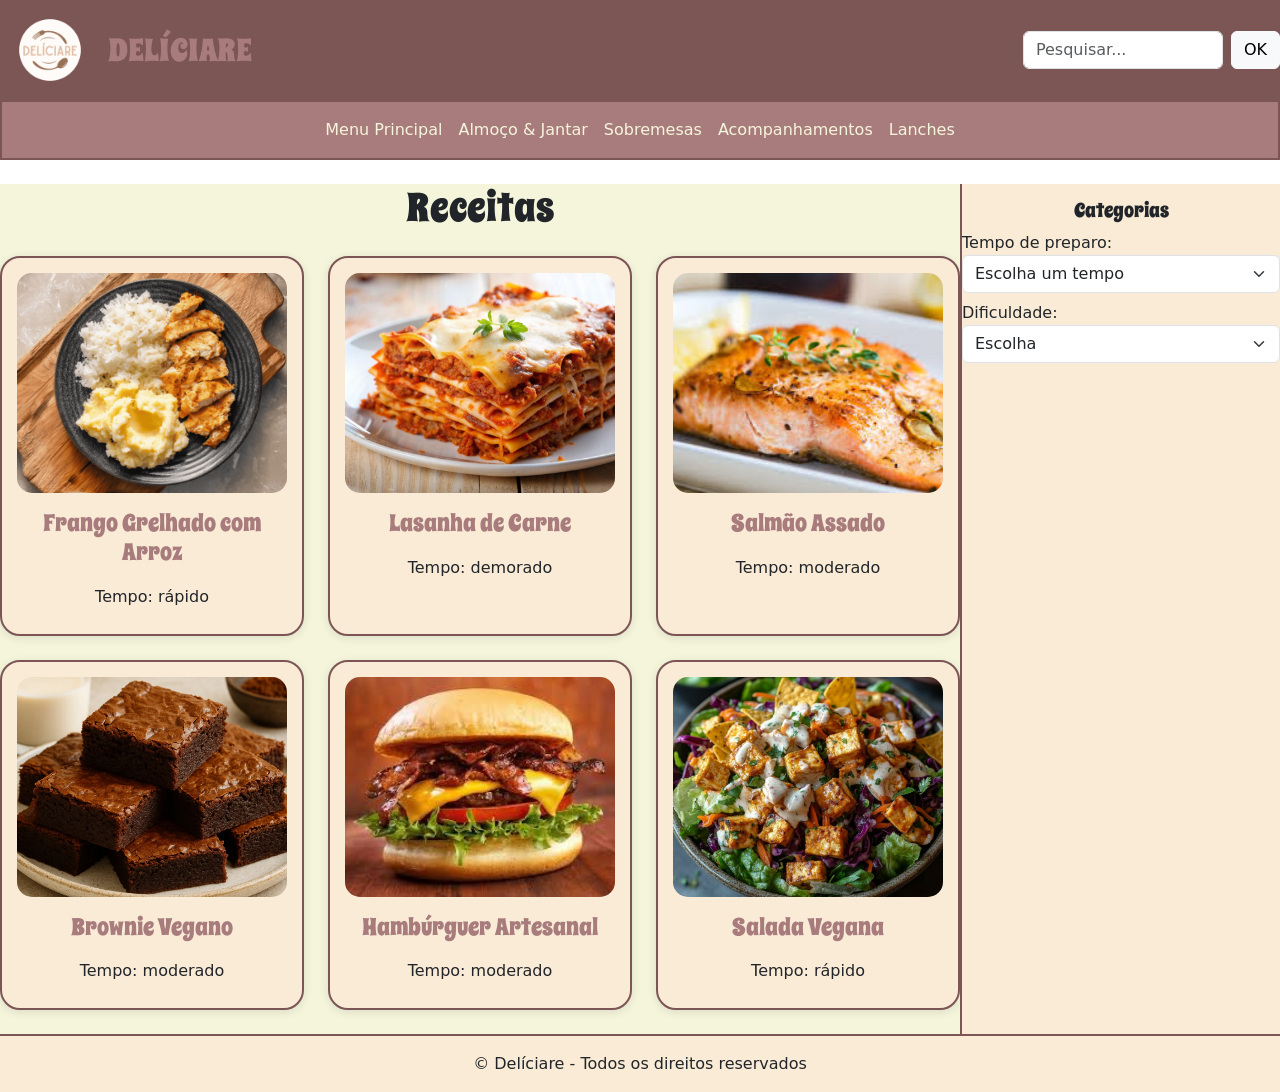
==== public/index.html @ 3c021c4d "Copiando semana 11 e correção dos erros" ====
<!DOCTYPE html>
<html lang="pt-BR">
<head>
    <meta charset="UTF-8">
    <meta name="viewport" content="width=device-width, initial-scale=1.0">
    <title>Delíciare</title>

    <link rel="stylesheet" href="style.css">

    <link href="https://cdn.jsdelivr.net/npm/bootstrap@5.3.8/dist/css/bootstrap.min.css" rel="stylesheet">

    <link href="https://fonts.googleapis.com/css2?family=Spicy+Rice&display=swap" rel="stylesheet">
</head>

<body>

<header>

    <div class="container-fluid d-flex flex-wrap align-items-center justify-content-between">

        <div class="d-flex align-items-center gap-2">
            <img src="logo.png" class="logo" alt="Logotipo">
            <span class="Nome">DELÍCIARE</span>
        </div>

        <div class="d-flex caixa-de-pesquisa gap-2">
            <input type="text" class="form-control" placeholder="Pesquisar...">
            <button class="btn btn-light">OK</button>
        </div>

    </div>

    <nav class="navbar navbar-expand-lg caixa-menuprincipal">
        <div class="container-fluid">

            <button class="navbar-toggler" type="button" data-bs-toggle="collapse" data-bs-target="#menu">
                ☰
            </button>

            <div class="collapse navbar-collapse justify-content-center" id="menu">

                <ul class="navbar-nav">

                    <li class="nav-item">
                        <a class="nav-link" href="index.html">Menu Principal</a>
                    </li>

                    <li class="nav-item">
                        <a class="nav-link" href="#">Almoço & Jantar</a>
                    </li>

                    <li class="nav-item">
                        <a class="nav-link" href="#">Sobremesas</a>
                    </li>

                    <li class="nav-item">
                        <a class="nav-link" href="#">Acompanhamentos</a>
                    </li>

                    <li class="nav-item">
                        <a class="nav-link" href="#">Lanches</a>
                    </li>

                </ul>

            </div>

        </div>
    </nav>

</header>

<div class="container-fluid mt-4">

<div class="row g-0">

        <main class="col-lg-9 col-12">

            <h1 class="mb-4">Receitas</h1>

            <div class="row" id="cards"></div>

        </main>

        <aside class="col-lg-3 col-12 mt-3 mt-lg-0">

            <div class="caixa-categoria">

                <h5>Categorias</h5>

                <label>Tempo de preparo:</label>

                <select class="form-select mb-2">
                    <option>Escolha um tempo</option>
                    <option>Rápido</option>
                    <option>Moderado</option>
                    <option>Demorado</option>
                </select>

                <label>Dificuldade:</label>

                <select class="form-select mb-2">
                    <option>Escolha</option>
                    <option>Baixa</option>
                    <option>Média</option>
                    <option>Alta</option>
                </select>

            </div>

        </aside>

    </div>

</div>

<footer class="text-center p-3">
    <p class="rodape">© Delíciare - Todos os direitos reservados</p>
</footer>

<script src="https://cdn.jsdelivr.net/npm/bootstrap@5.3.8/dist/js/bootstrap.bundle.min.js"></script>

<script src="app.js"></script>

</body>
</html>
---- public/style.css ----
/* style.css */

* {
    margin: 0;
    padding: 0;
    box-sizing: border-box;
}

html, body {
    height: 100%;
}

body {
    background-color: beige;
    margin: 0 !important;
    padding: 0 !important;
}

/* HEADER */

header {
    background-color: #7c5555;
}

.logo {
    height: 100px;
    width: auto;
}

.Nome {
    font-family: "Spicy Rice", serif;
    font-size: 2rem;
    color: rgb(168, 124, 124);
}

.caixa-de-pesquisa {
    background-color: #7c5555;
    display: flex;
    gap: 10px;
}

.caixa-de-pesquisa input {
    max-width: 200px;
}

.caixa-menuprincipal {
    background-color: rgb(168, 124, 124);
    border: 2px solid #7c5555;
}

.nav-link {
    text-decoration: none;
    color: beige !important;
    background-color: #7c5555;
    padding: 8px 15px;
    border-radius: 20px;
    transition: 0.3s;
}

.nav-link:hover {
    background-color: black;
}

/* CONTEÚDO */

.container-fluid {
    min-height: auto !important;
}

.row {
    align-items: stretch;
}

main {
    background-color: beige;
    padding: 0;
}

/* CARD */

.card-receita {
    text-decoration: none;
    color: inherit;

    display: block;
    height: 100%;
}

.receita {
    background-color: antiquewhite;

    border-radius: 20px;
    border: 2px solid #7c5555;

    text-align: center;

    padding: 15px;

    height: 100%;

    transition: 0.3s;

    box-shadow: 0 2px 10px rgba(0,0,0,0.1);
}

.receita:hover {
    transform: scale(1.03);
}

/* IMAGENS */

.img-receita {
    width: 100%;

    height: 220px;

    object-fit: cover;

    border-radius: 15px;
}

/* TEXTOS */

.subtitulo {
    font-family: "Spicy Rice", serif;

    color: rgb(168, 124, 124);

    margin-top: 15px;
}

.Texto {
    padding: 10px;
}

/* ASIDE */

aside {
    background-color: antiquewhite;

    padding: 15px;

    border-left: 2px solid #7c5555;

    display: flex;
}

.caixa-categoria {
    width: 100%;
}

/* TÍTULOS */

h1 {
    text-align: center;

    font-family: "Spicy Rice", serif;

    color: rgb(168, 124, 124);

    margin-bottom: 20px;
}

h5 {
    text-align: center;

    font-family: "Spicy Rice", serif;

    color: rgb(168, 124, 124);

    margin-bottom: 10px;
}

/* SELECT */

select {
    width: 100%;

    margin-bottom: 10px;

    padding: 5px;

    border-radius: 10px;

    background-color: #7c5555;

    color: beige;
}

/* FOOTER */

footer {
    background-color: antiquewhite;

    text-align: center;

    border-top: 2px solid #7c5555;

    margin: 0;
}
p{
    margin-bottom: 0 !important;
}
.container-fluid{
    padding: 0 !important;
    margin: 0 !important;
}
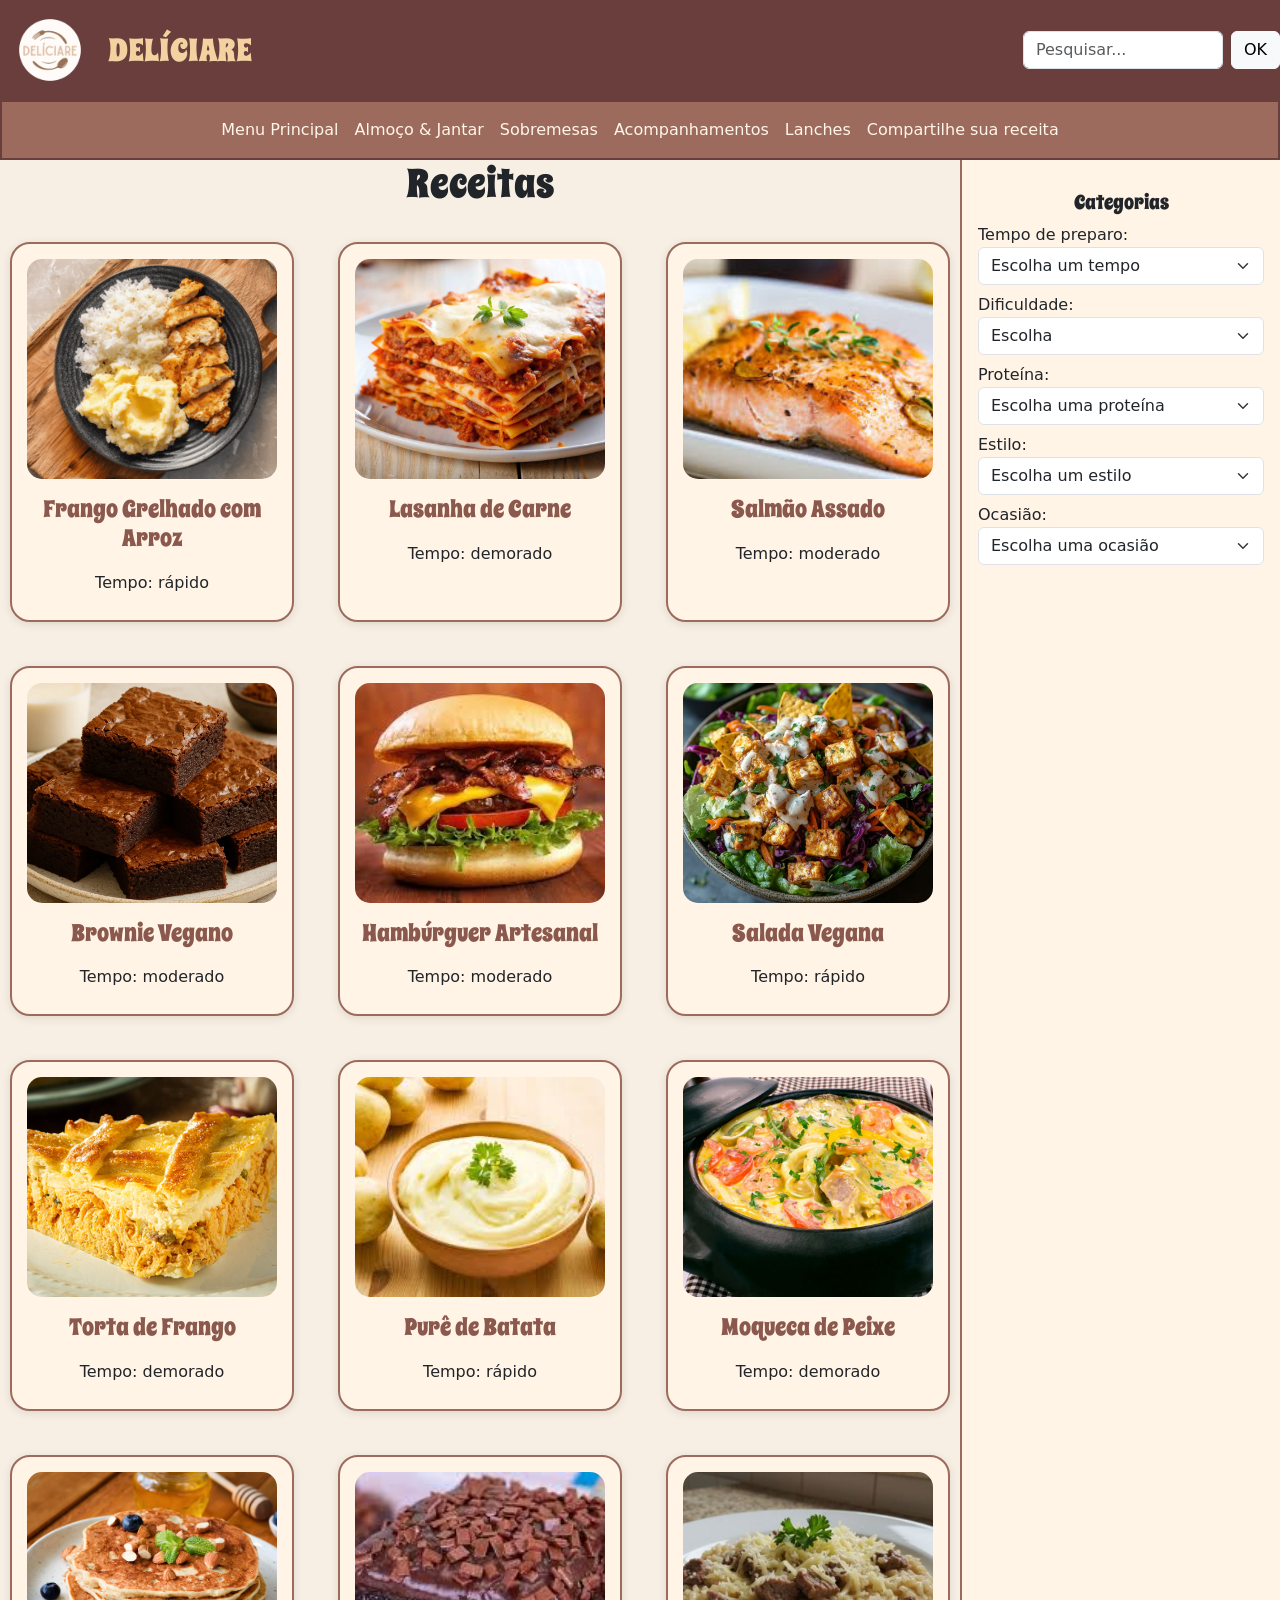
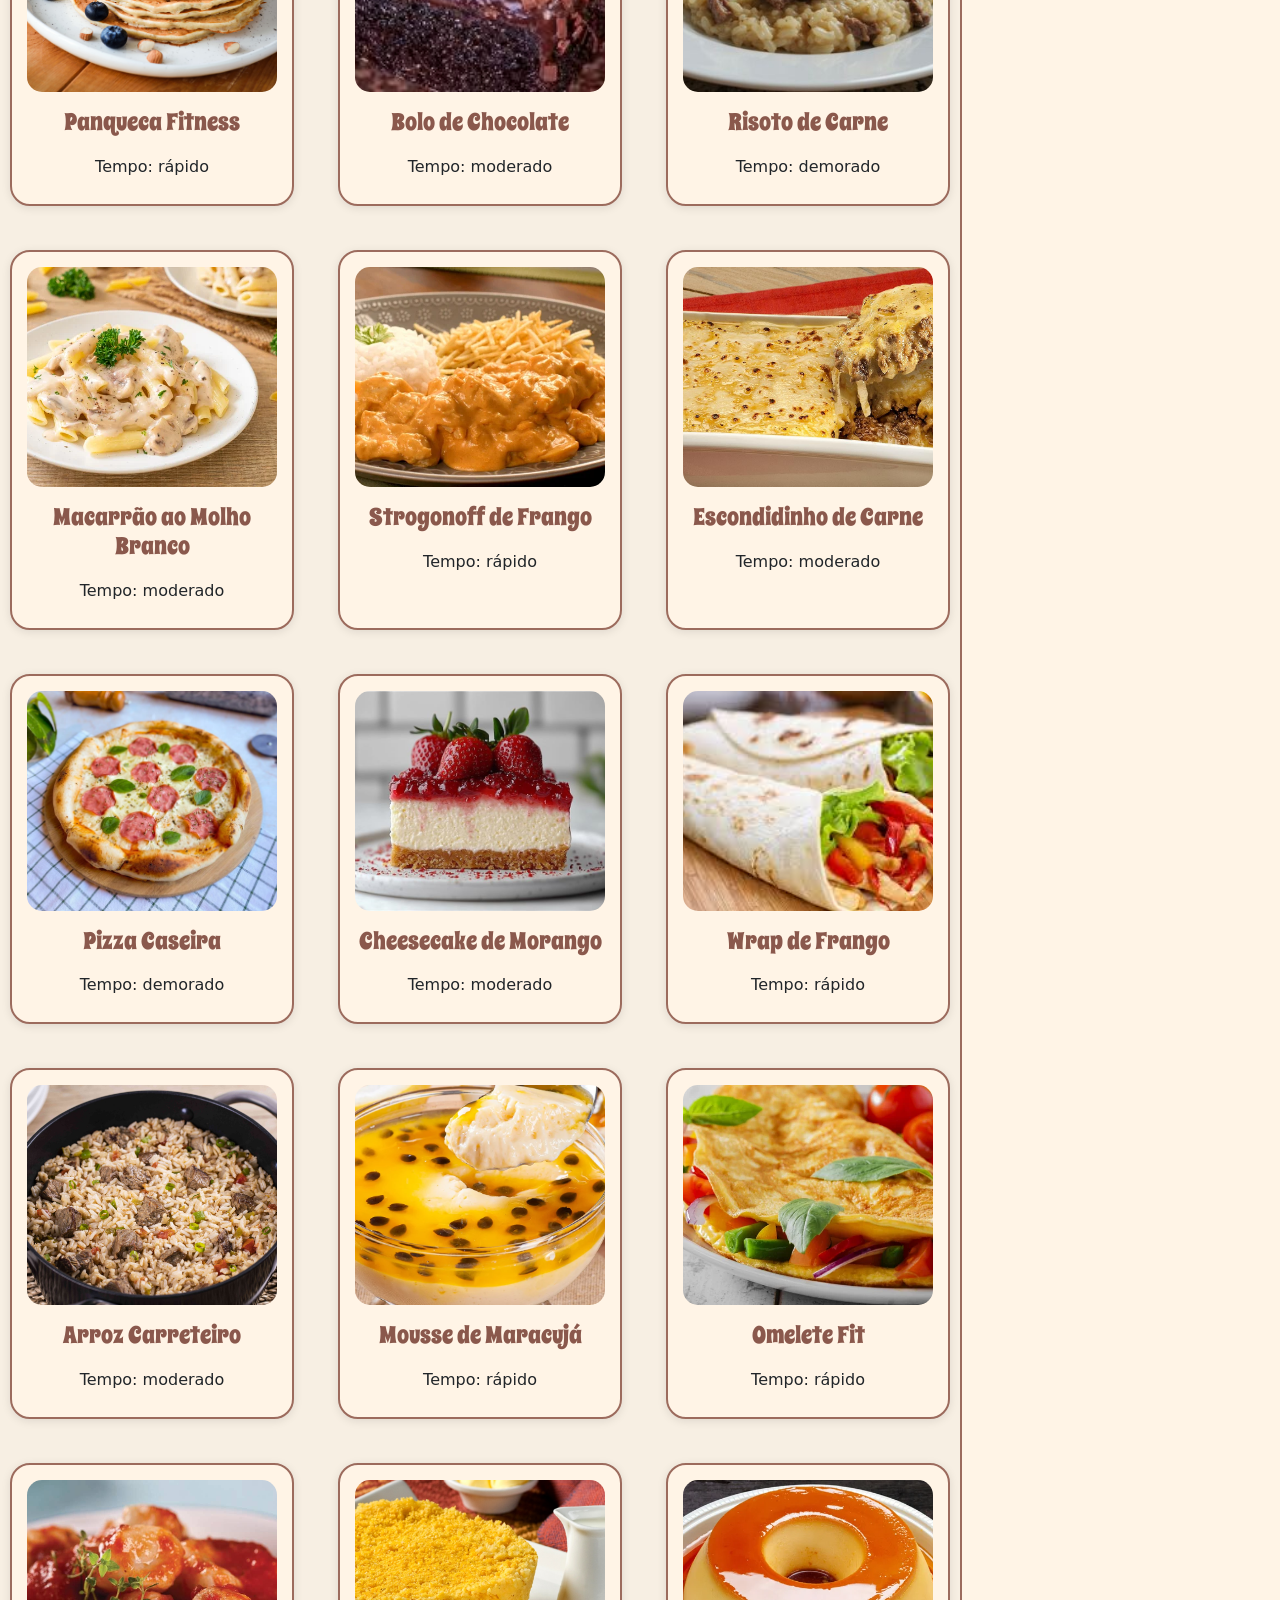
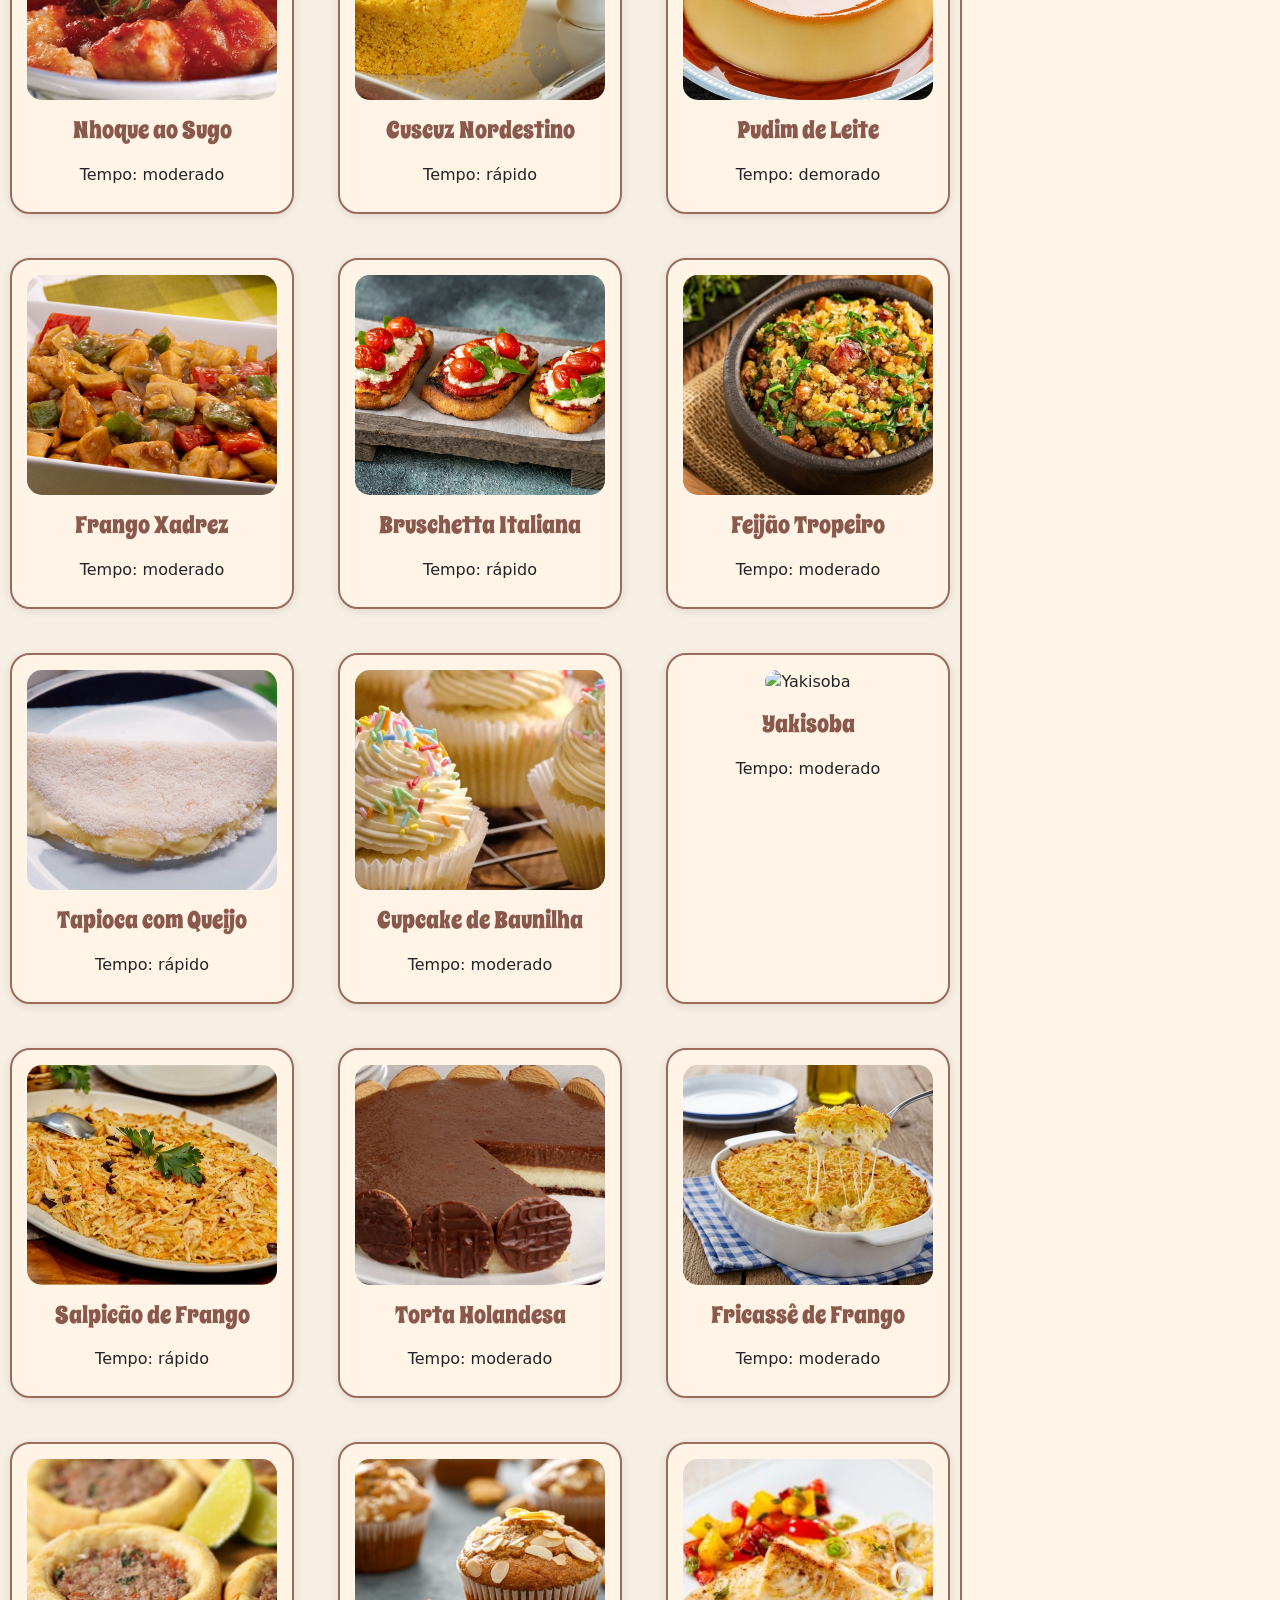
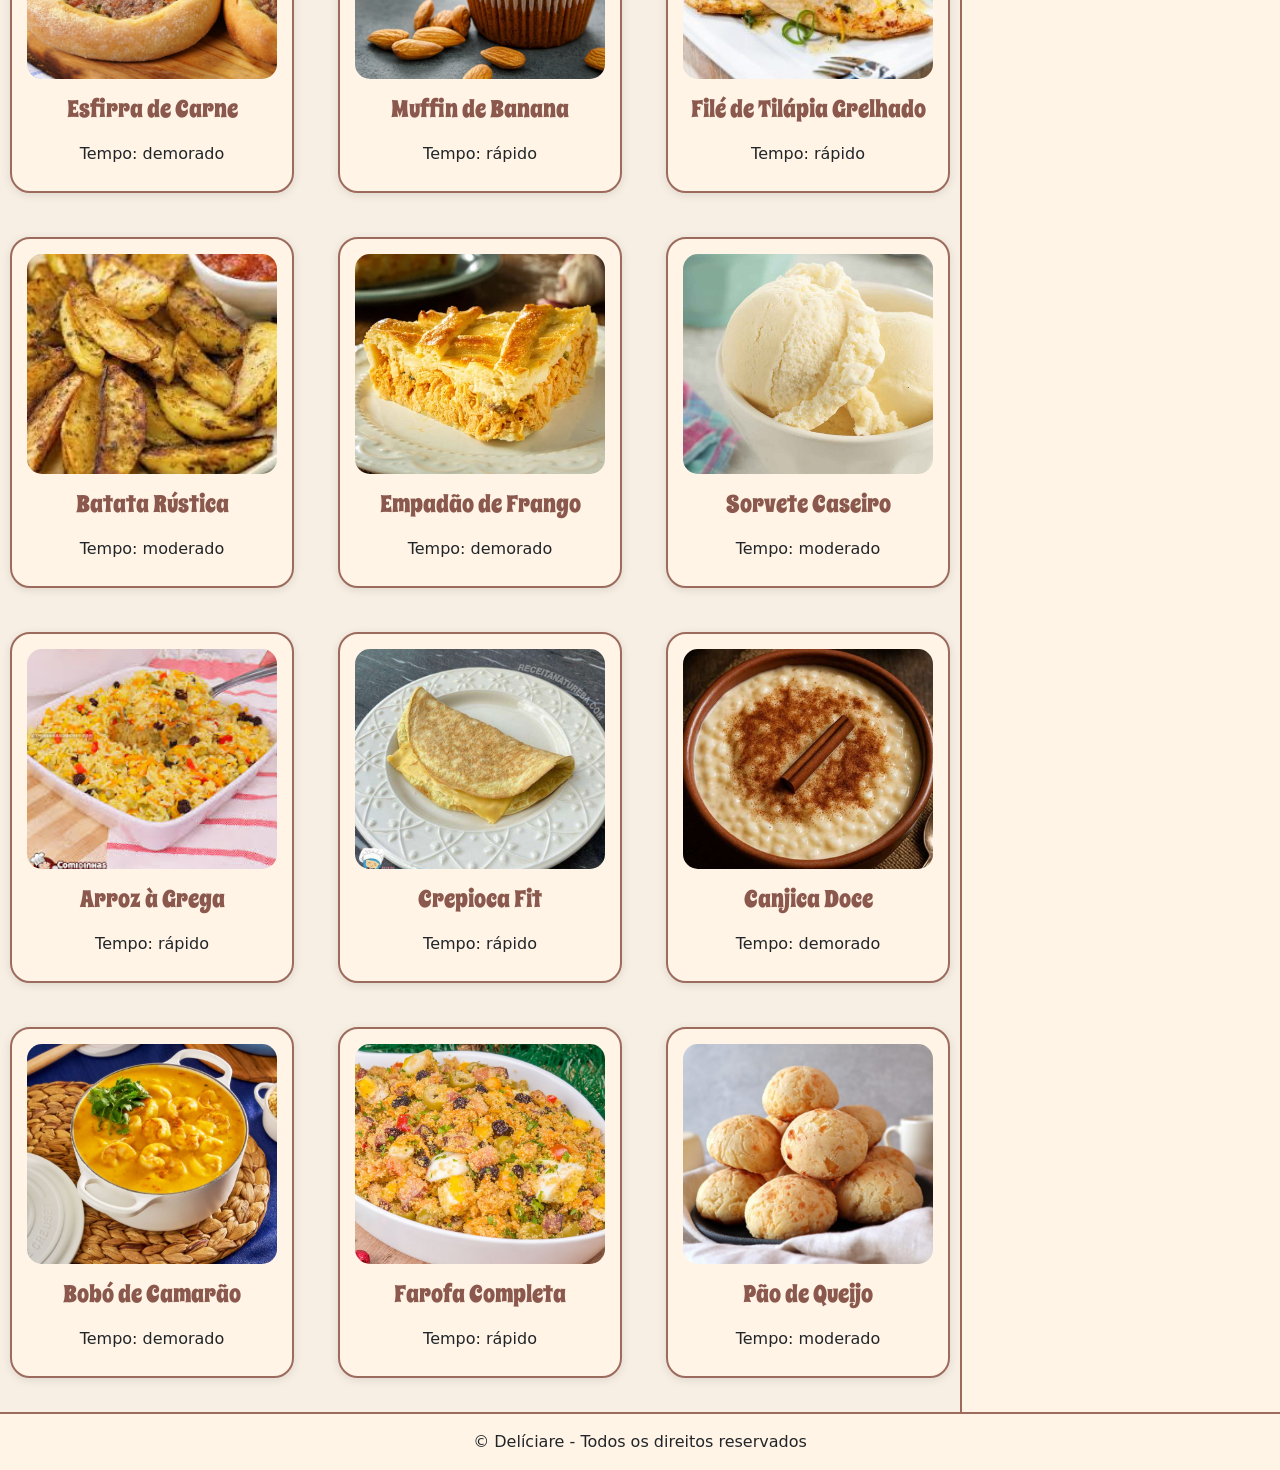
==== commit b4fdd650: "Termino das páginas e correção do css" ====
--- a/public/index.html
+++ b/public/index.html
@@ -46,19 +46,23 @@
                     </li>
 
                     <li class="nav-item">
-                        <a class="nav-link" href="#">Almoço & Jantar</a>
+                        <a class="nav-link" href="almoco-jantar.html">Almoço & Jantar</a>
                     </li>
 
                     <li class="nav-item">
-                        <a class="nav-link" href="#">Sobremesas</a>
+                        <a class="nav-link" href="sobremesas.html">Sobremesas</a>
                     </li>
 
                     <li class="nav-item">
-                        <a class="nav-link" href="#">Acompanhamentos</a>
+                        <a class="nav-link" href="acompanhamentos.html">Acompanhamentos</a>
                     </li>
 
                     <li class="nav-item">
-                        <a class="nav-link" href="#">Lanches</a>
+                        <a class="nav-link" href="lanches.html">Lanches</a>
+                    </li>
+
+                    <li class="nav-item">
+                        <a class="nav-link" href="compartilhe_sua_receita.html">Compartilhe sua receita</a>
                     </li>
 
                 </ul>
@@ -70,7 +74,7 @@
 
 </header>
 
-<div class="container-fluid mt-4">
+<div class="container-fluid">
 
 <div class="row g-0">
 
@@ -82,28 +86,96 @@
 
         </main>
 
-        <aside class="col-lg-3 col-12 mt-3 mt-lg-0">
+        <aside class="col-lg-3 col-12">
 
-            <div class="caixa-categoria">
+            <div class="caixa-categoria p-3">
 
                 <h5>Categorias</h5>
 
                 <label>Tempo de preparo:</label>
 
                 <select class="form-select mb-2">
+
                     <option>Escolha um tempo</option>
+
                     <option>Rápido</option>
+
                     <option>Moderado</option>
+
                     <option>Demorado</option>
+
                 </select>
 
                 <label>Dificuldade:</label>
 
                 <select class="form-select mb-2">
+
                     <option>Escolha</option>
+
                     <option>Baixa</option>
+
                     <option>Média</option>
+
                     <option>Alta</option>
+
+                </select>
+
+                <label>Proteína:</label>
+
+                <select class="form-select mb-2">
+
+                    <option>Escolha uma proteína</option>
+
+                    <option>Vegetariana</option>
+
+                    <option>Frango</option>
+
+                    <option>Carne bovina</option>
+
+                    <option>Carne suína</option>
+
+                    <option>Peixe/frutos do mar</option>
+
+                    <option>Misto</option>
+
+                </select>
+
+                <label>Estilo:</label>
+
+                <select class="form-select mb-2">
+
+                    <option>Escolha um estilo</option>
+
+                    <option>Saudável</option>
+
+                    <option>Fitness</option>
+
+                    <option>Low Carb</option>
+
+                    <option>Vegana</option>
+
+                    <option>Sem lactose</option>
+
+                    <option>Sem glúten</option>
+
+                </select>
+
+                <label>Ocasião:</label>
+
+                <select class="form-select mb-2">
+
+                    <option>Escolha uma ocasião</option>
+
+                    <option>Dia a dia</option>
+
+                    <option>Festa</option>
+
+                    <option>Jantar especial</option>
+
+                    <option>Datas comemorativas</option>
+
+                    <option>Para receber visitas</option>
+
                 </select>
 
             </div>
--- a/public/style.css
+++ b/public/style.css
@@ -11,7 +11,7 @@
 }
 
 body {
-    background-color: beige;
+    background-color: #f7efe3;
     margin: 0 !important;
     padding: 0 !important;
 }
@@ -19,7 +19,7 @@
 /* HEADER */
 
 header {
-    background-color: #7c5555;
+    background-color: #6b3e3e;
 }
 
 .logo {
@@ -30,11 +30,11 @@
 .Nome {
     font-family: "Spicy Rice", serif;
     font-size: 2rem;
-    color: rgb(168, 124, 124);
+    color: #f3d2a2;
 }
 
 .caixa-de-pesquisa {
-    background-color: #7c5555;
+    background-color: #6b3e3e;
     display: flex;
     gap: 10px;
 }
@@ -44,21 +44,21 @@
 }
 
 .caixa-menuprincipal {
-    background-color: rgb(168, 124, 124);
-    border: 2px solid #7c5555;
+    background-color: #9c6b5d;
+    border: 2px solid #6b3e3e;
 }
 
 .nav-link {
     text-decoration: none;
-    color: beige !important;
-    background-color: #7c5555;
+    color: #fff5e8 !important;
+    background-color: #6b3e3e;
     padding: 8px 15px;
     border-radius: 20px;
     transition: 0.3s;
 }
 
 .nav-link:hover {
-    background-color: black;
+    background-color: #3d2323;
 }
 
 /* CONTEÚDO */
@@ -72,7 +72,7 @@
 }
 
 main {
-    background-color: beige;
+    background-color: #f7efe3;
     padding: 0;
 }
 
@@ -81,25 +81,20 @@
 .card-receita {
     text-decoration: none;
     color: inherit;
-
+    justify-content: center;
+    padding: 10px;
     display: block;
     height: 100%;
 }
 
 .receita {
-    background-color: antiquewhite;
-
+    background-color: #fff4e6;
     border-radius: 20px;
-    border: 2px solid #7c5555;
-
+    border: 2px solid #9c6b5d;
     text-align: center;
-
     padding: 15px;
-
     height: 100%;
-
     transition: 0.3s;
-
     box-shadow: 0 2px 10px rgba(0,0,0,0.1);
 }
 
@@ -111,11 +106,8 @@
 
 .img-receita {
     width: 100%;
-
     height: 220px;
-
     object-fit: cover;
-
     border-radius: 15px;
 }
 
@@ -123,9 +115,7 @@
 
 .subtitulo {
     font-family: "Spicy Rice", serif;
-
-    color: rgb(168, 124, 124);
-
+    color: #8a584c;
     margin-top: 15px;
 }
 
@@ -136,12 +126,9 @@
 /* ASIDE */
 
 aside {
-    background-color: antiquewhite;
-
+    background-color: #fff4e6;
     padding: 15px;
-
-    border-left: 2px solid #7c5555;
-
+    border-left: 2px solid #9c6b5d;
     display: flex;
 }
 
@@ -153,21 +140,15 @@
 
 h1 {
     text-align: center;
-
     font-family: "Spicy Rice", serif;
-
-    color: rgb(168, 124, 124);
-
+    color: #8a584c;
     margin-bottom: 20px;
 }
 
 h5 {
     text-align: center;
-
     font-family: "Spicy Rice", serif;
-
-    color: rgb(168, 124, 124);
-
+    color: #8a584c;
     margin-bottom: 10px;
 }
 
@@ -175,33 +156,27 @@
 
 select {
     width: 100%;
-
     margin-bottom: 10px;
-
     padding: 5px;
-
     border-radius: 10px;
-
-    background-color: #7c5555;
-
-    color: beige;
+    background-color: #6b3e3e;
+    color: #fff5e8;
 }
 
 /* FOOTER */
 
 footer {
-    background-color: antiquewhite;
-
+    background-color: #fff4e6;
     text-align: center;
-
-    border-top: 2px solid #7c5555;
-
+    border-top: 2px solid #9c6b5d;
     margin: 0;
 }
-p{
+
+p {
     margin-bottom: 0 !important;
 }
-.container-fluid{
+
+.container-fluid {
     padding: 0 !important;
     margin: 0 !important;
 }
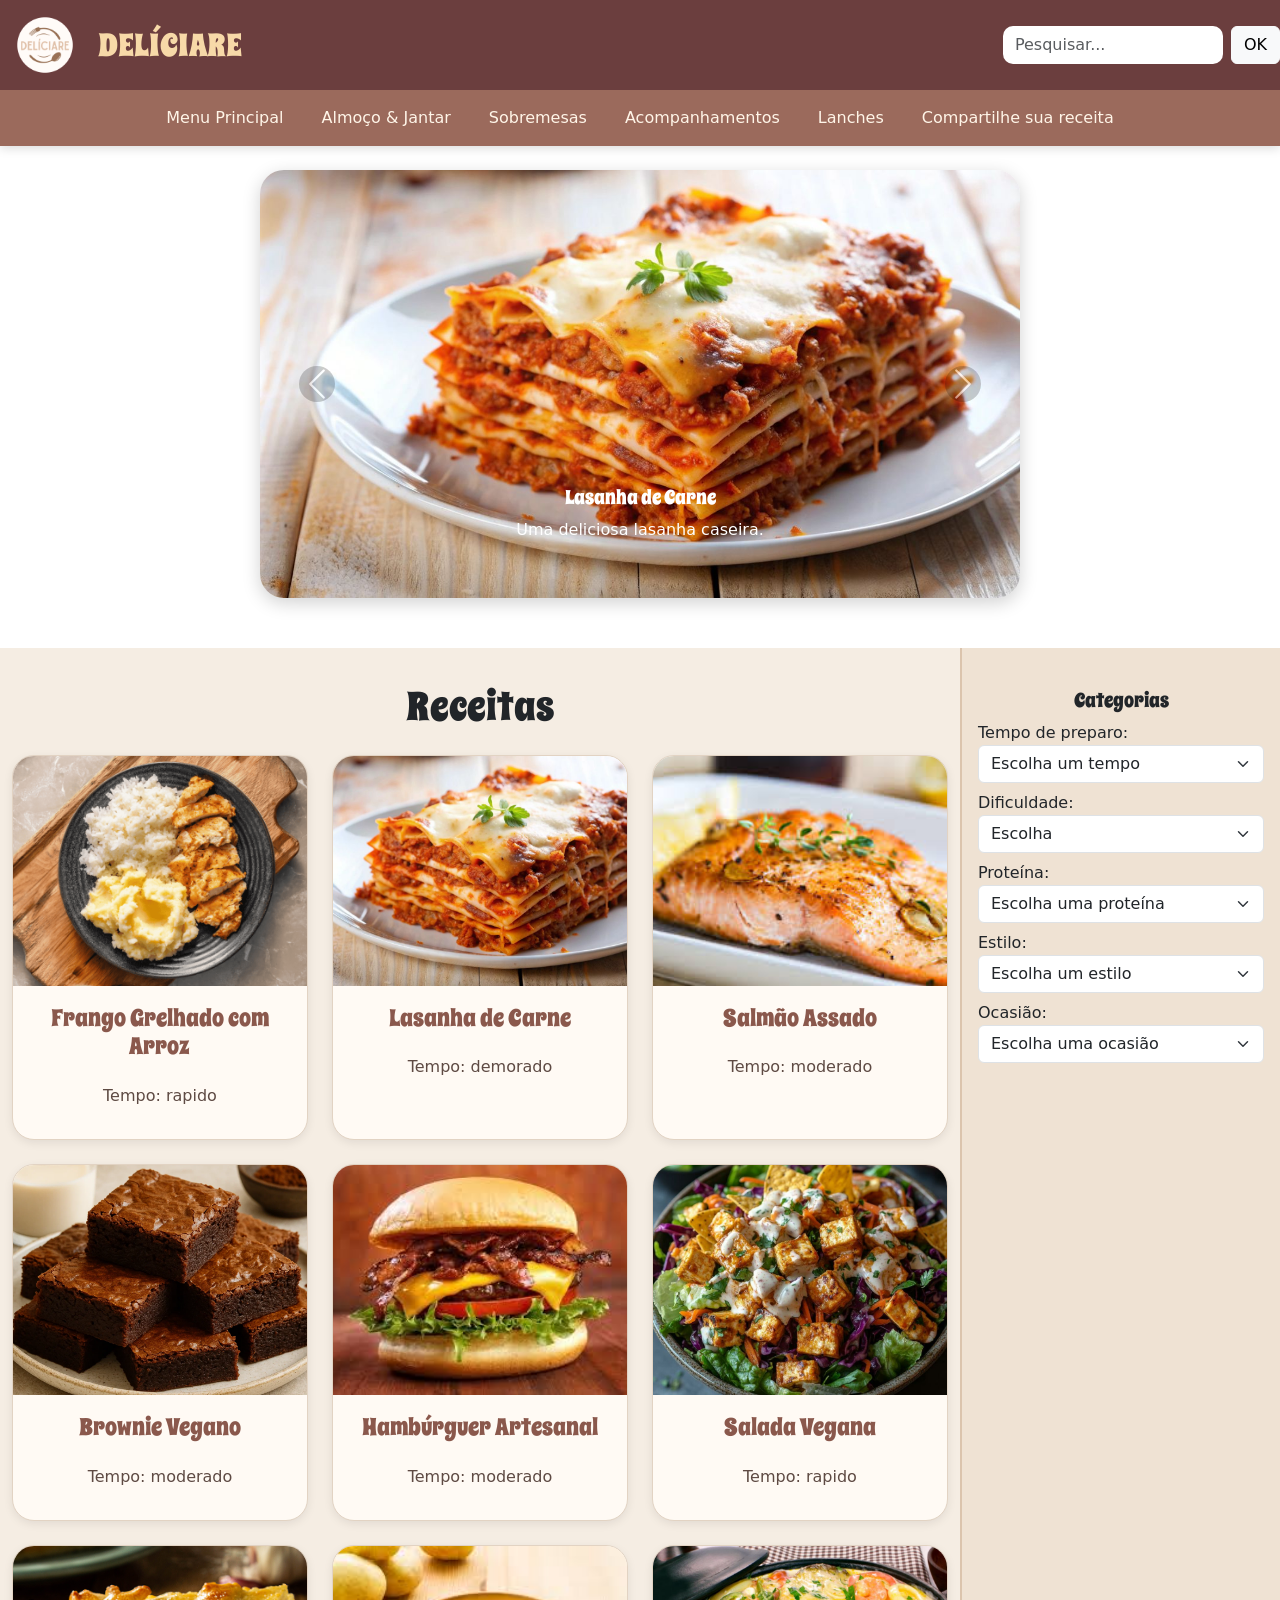
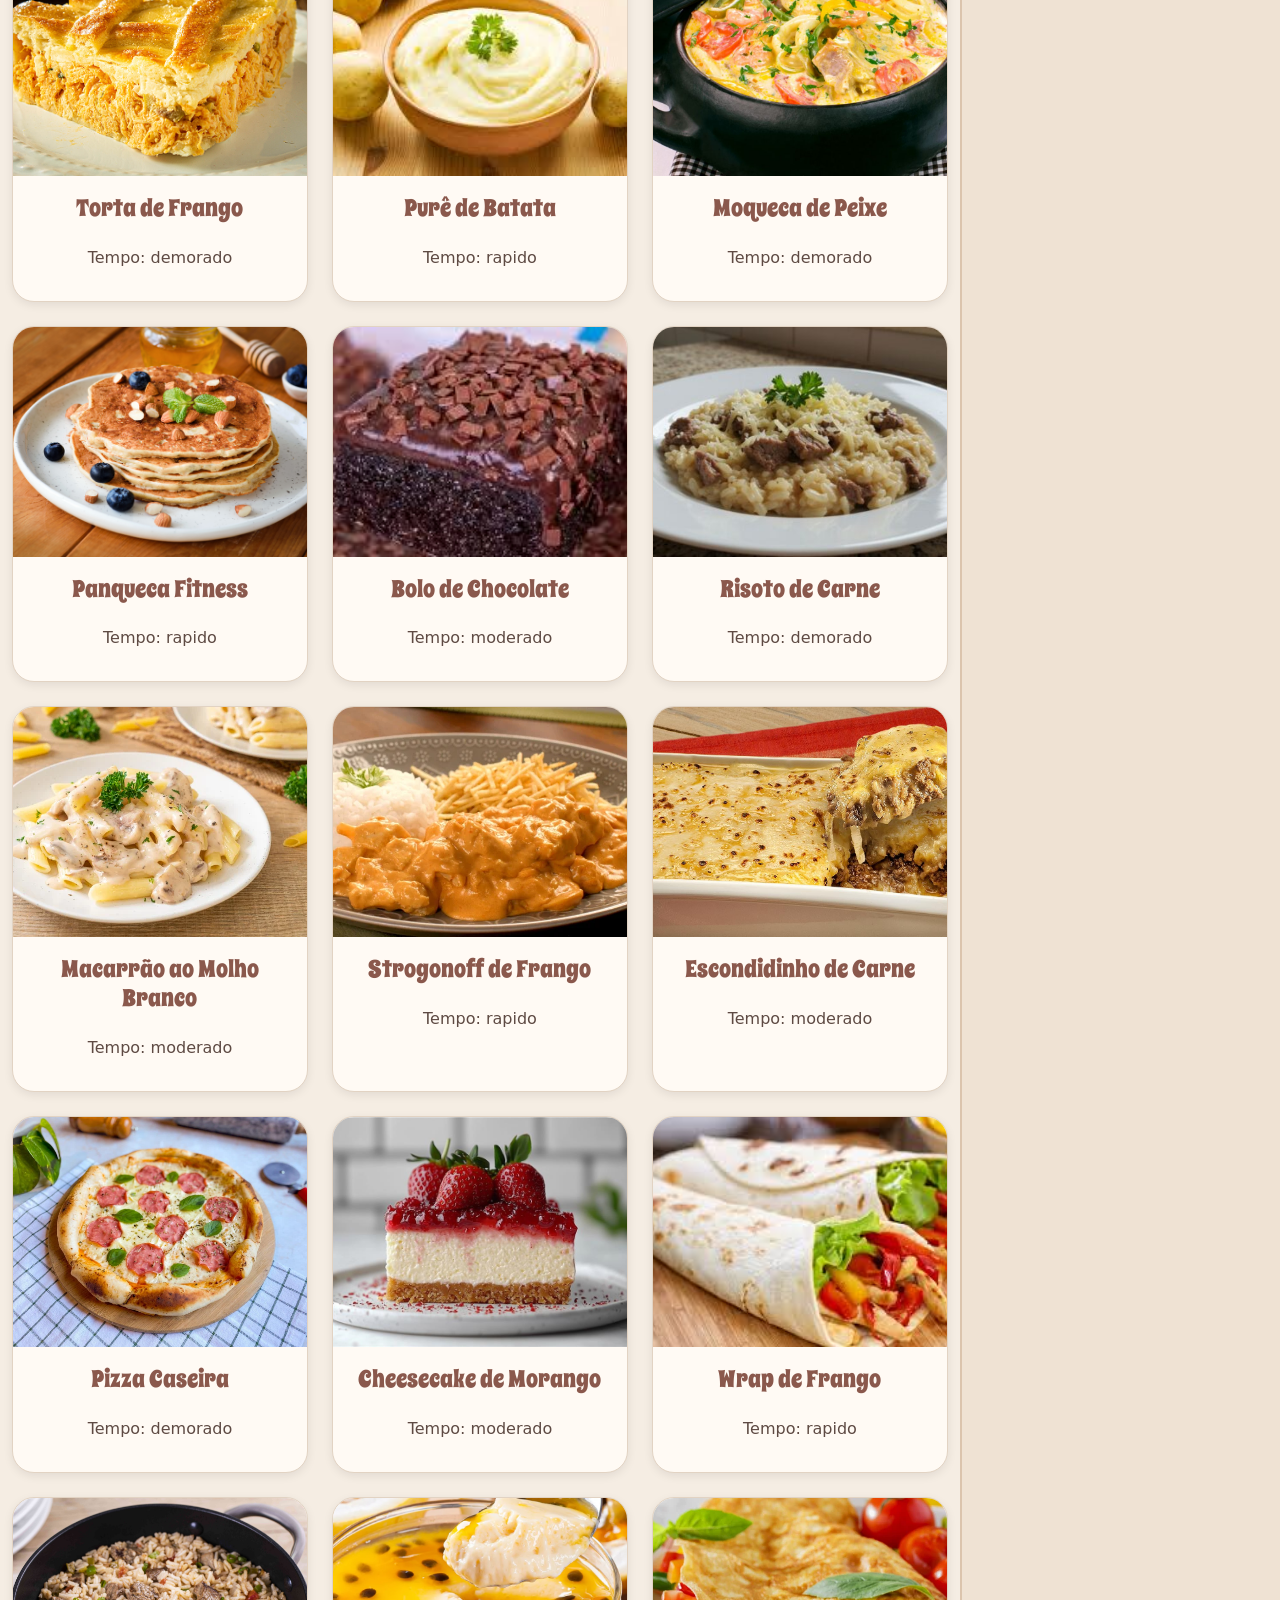
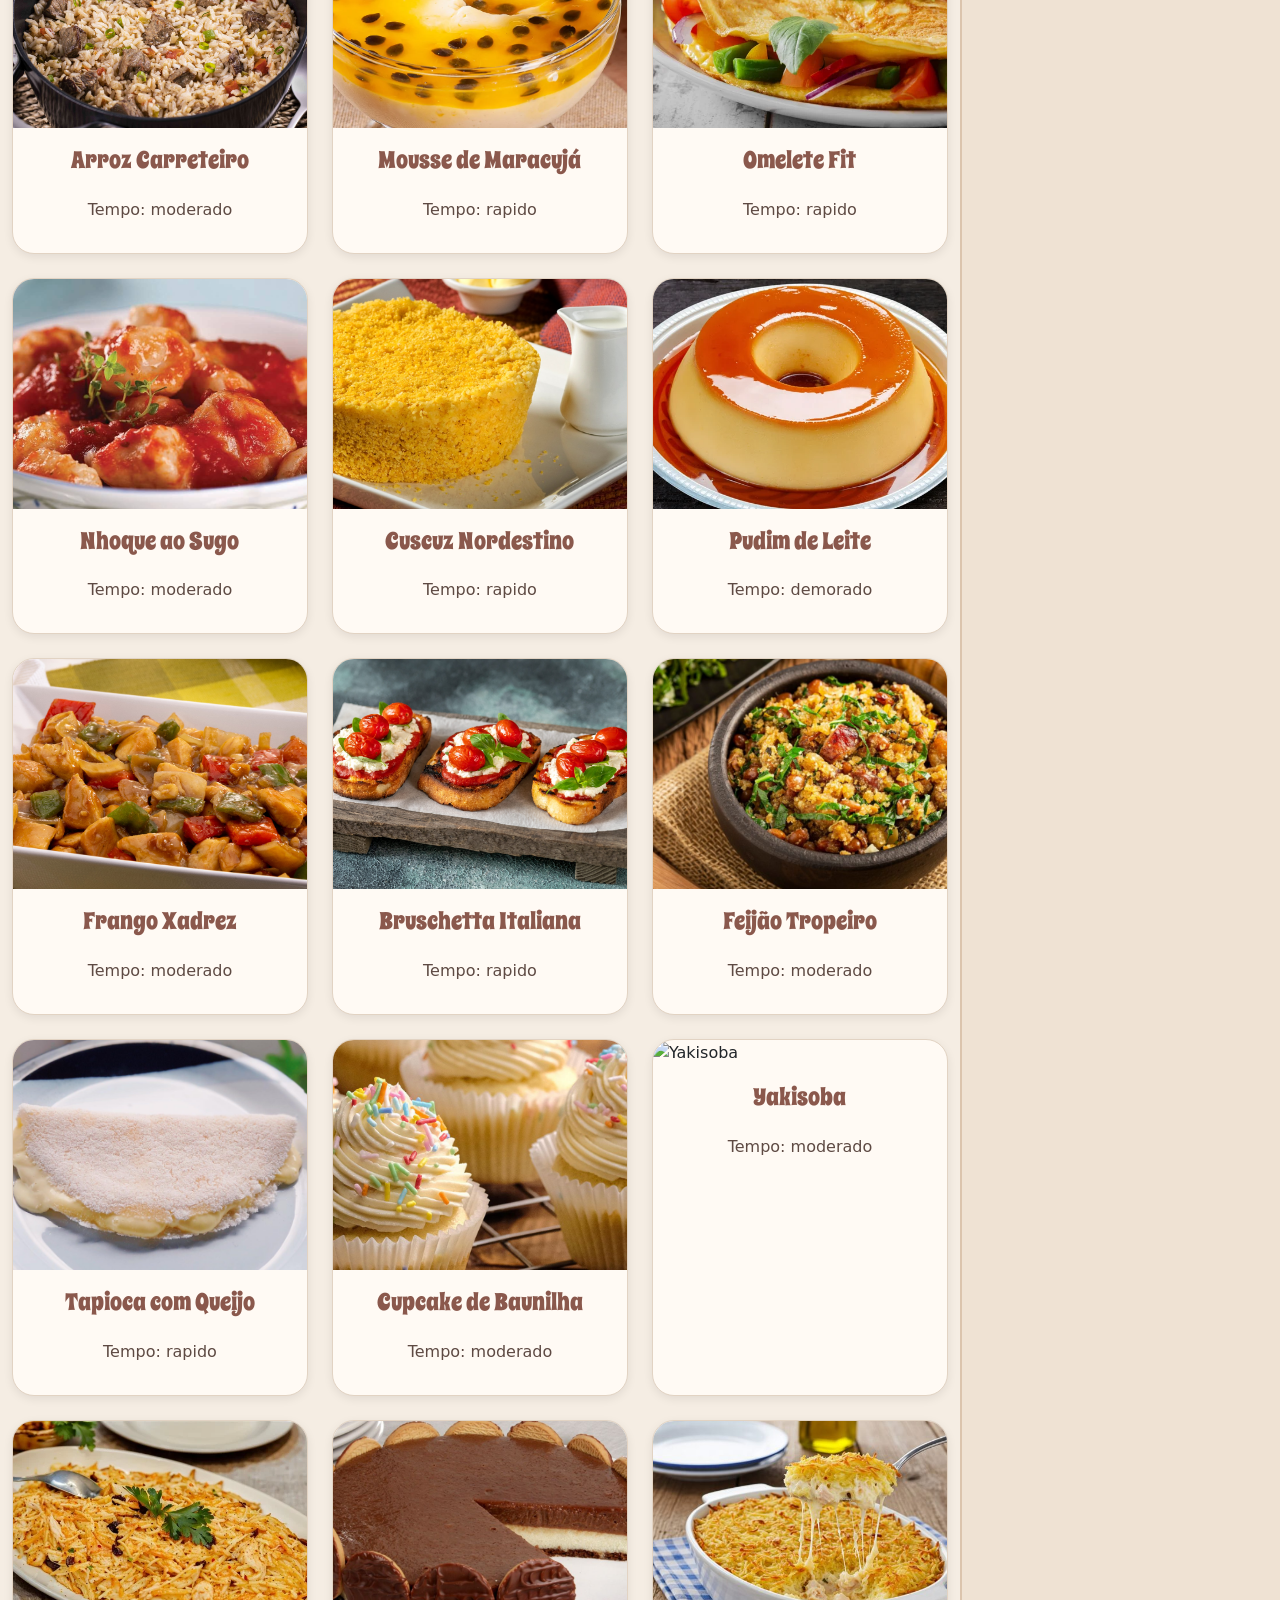
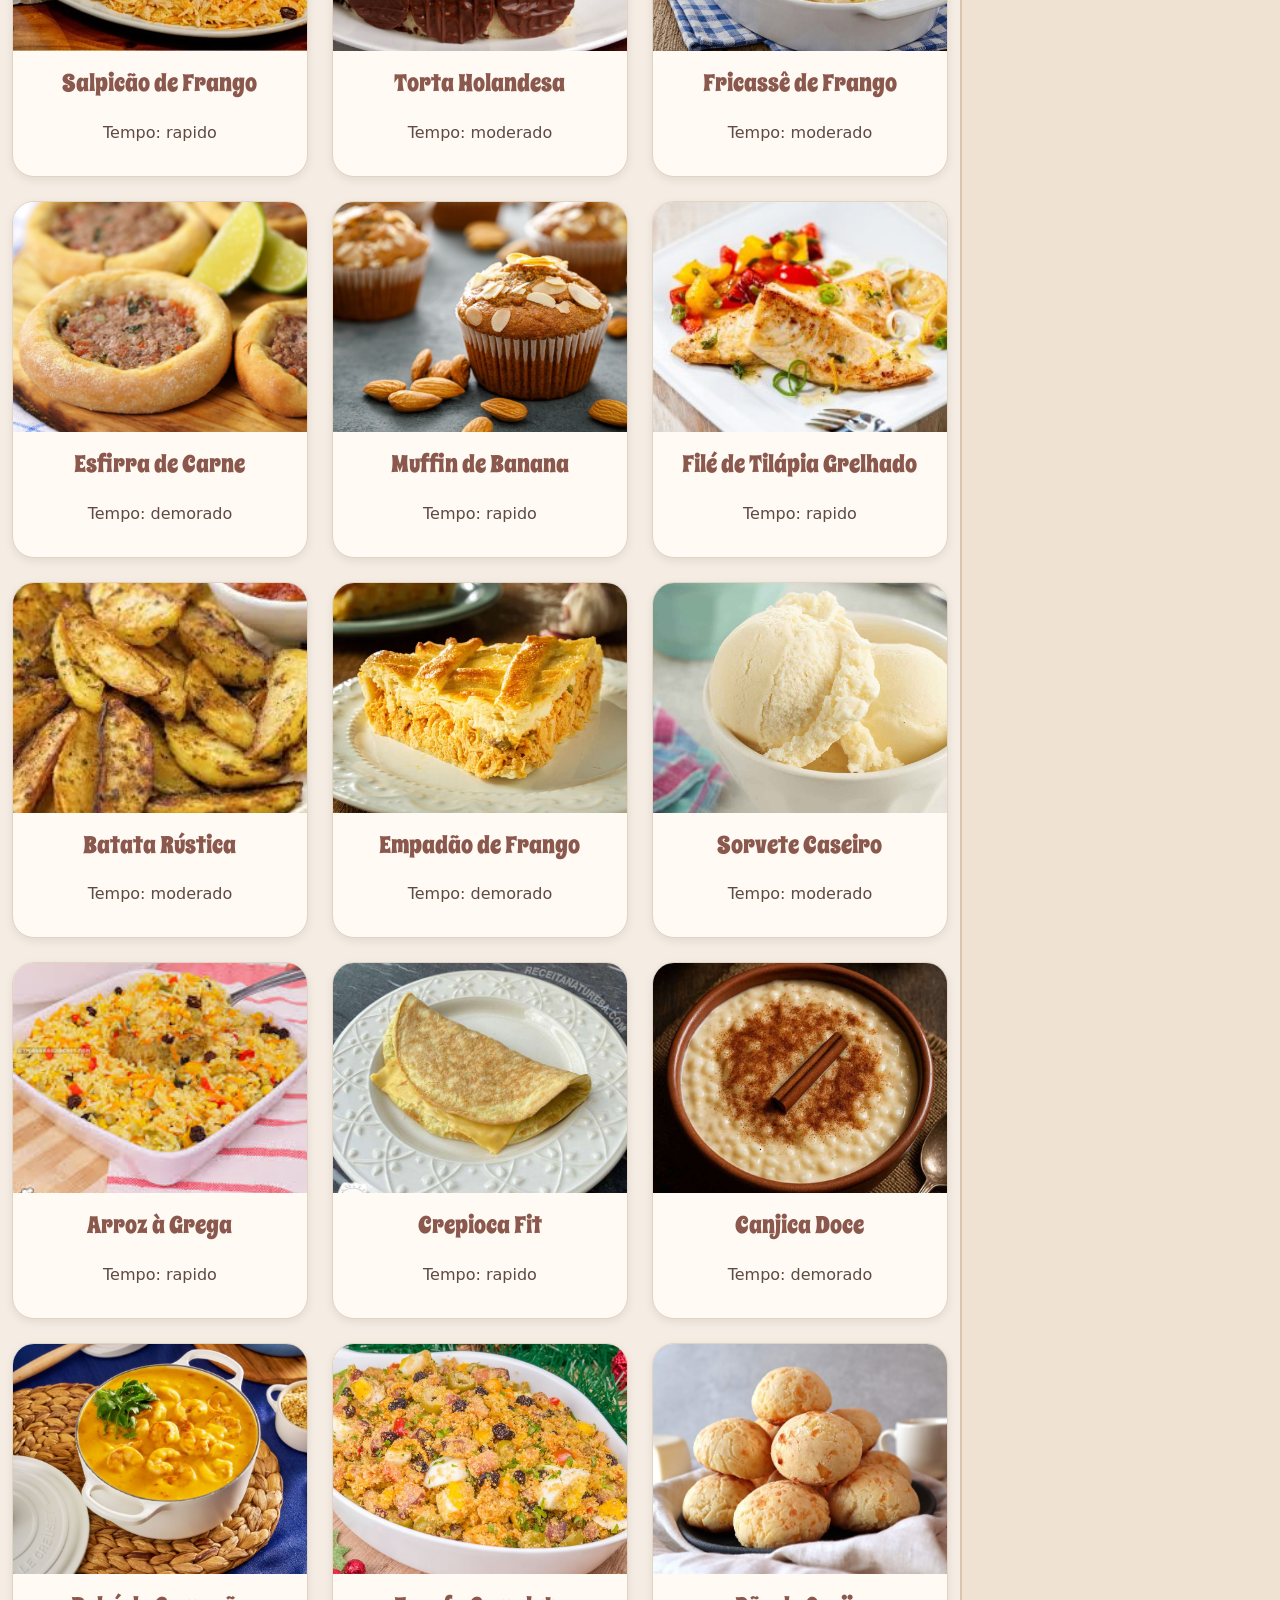
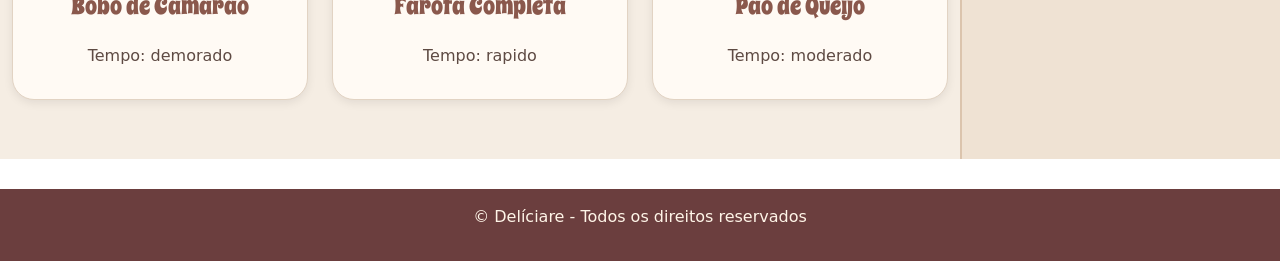
==== commit f7b3f2b9: "Adição e adaptação do carrossel" ====
--- a/public/index.html
+++ b/public/index.html
@@ -74,6 +74,72 @@
 
 </header>
 
+<section class="container mt-4">
+
+    <div id="carouselReceitas" class="carousel slide" data-bs-ride="carousel">
+
+        <div class="carousel-inner">
+
+            <div class="carousel-item active">
+
+                <img src="img/lasanha.jpg" class="d-block w-100" alt="Lasanha">
+
+                <div class="carousel-caption d-none d-md-block">
+
+                    <h5>Lasanha de Carne</h5>
+
+                    <p>Uma deliciosa lasanha caseira.</p>
+
+                </div>
+
+            </div>
+
+            <div class="carousel-item">
+
+                <img src="img/pizza.jpg" class="d-block w-100" alt="Pizza">
+
+                <div class="carousel-caption d-none d-md-block">
+
+                    <h5>Pizza Caseira</h5>
+
+                    <p>Pizza artesanal feita no forno.</p>
+
+                </div>
+
+            </div>
+
+            <div class="carousel-item">
+
+                <img src="img/pudim.jpg" class="d-block w-100" alt="Pudim">
+
+                <div class="carousel-caption d-none d-md-block">
+
+                    <h5>Pudim de Leite</h5>
+
+                    <p>Sobremesa clássica brasileira.</p>
+
+                </div>
+
+            </div>
+
+        </div>
+
+        <button class="carousel-control-prev" type="button" data-bs-target="#carouselReceitas" data-bs-slide="prev">
+
+            <span class="carousel-control-prev-icon"></span>
+
+        </button>
+
+        <button class="carousel-control-next" type="button" data-bs-target="#carouselReceitas" data-bs-slide="next">
+
+            <span class="carousel-control-next-icon"></span>
+
+        </button>
+
+    </div>
+
+</section>
+
 <div class="container-fluid">
 
 <div class="row g-0">
@@ -193,6 +259,7 @@
 <script src="https://cdn.jsdelivr.net/npm/bootstrap@5.3.8/dist/js/bootstrap.bundle.min.js"></script>
 
 <script src="app.js"></script>
+<script src="https://cdn.jsdelivr.net/npm/bootstrap@5.3.8/dist/js/bootstrap.bundle.min.js"></script>
 
 </body>
 </html>
--- a/public/style.css
+++ b/public/style.css
@@ -1,182 +1,274 @@
-/* style.css */
-
-* {
+/* =========================
+   RESET
+========================= */
+
+*{
     margin: 0;
     padding: 0;
     box-sizing: border-box;
 }
 
-html, body {
-    height: 100%;
-}
-
-body {
-    background-color: #f7efe3;
-    margin: 0 !important;
-    padding: 0 !important;
-}
-
-/* HEADER */
-
-header {
+html,
+body{
+    min-height: 100%;
+    background-color: #f5ede3;
+    font-family: Arial, Helvetica, sans-serif;
+}
+
+/* =========================
+   HEADER
+========================= */
+
+header{
     background-color: #6b3e3e;
-}
-
-.logo {
-    height: 100px;
+    box-shadow: 0 2px 10px rgba(0,0,0,0.15);
+}
+
+.logo{
+    height: 90px;
     width: auto;
 }
 
-.Nome {
+.Nome{
     font-family: "Spicy Rice", serif;
     font-size: 2rem;
-    color: #f3d2a2;
-}
-
-.caixa-de-pesquisa {
-    background-color: #6b3e3e;
+    color: #f7d9a8;
+}
+
+/* PESQUISA */
+
+.caixa-de-pesquisa{
     display: flex;
     gap: 10px;
 }
 
-.caixa-de-pesquisa input {
-    max-width: 200px;
-}
-
-.caixa-menuprincipal {
-    background-color: #9c6b5d;
-    border: 2px solid #6b3e3e;
-}
-
-.nav-link {
-    text-decoration: none;
+.caixa-de-pesquisa input{
+    max-width: 220px;
+    border-radius: 10px;
+    border: none;
+}
+
+/* MENU */
+
+.caixa-menuprincipal{
+    background-color: #9b6a5c;
+}
+
+.navbar-nav{
+    gap: 10px;
+}
+
+.nav-link{
     color: #fff5e8 !important;
-    background-color: #6b3e3e;
-    padding: 8px 15px;
-    border-radius: 20px;
+    background-color: transparent;
+    border-radius: 15px;
+    padding: 8px 14px !important;
     transition: 0.3s;
 }
 
-.nav-link:hover {
-    background-color: #3d2323;
-}
-
-/* CONTEÚDO */
-
-.container-fluid {
-    min-height: auto !important;
-}
-
-.row {
-    align-items: stretch;
-}
-
-main {
-    background-color: #f7efe3;
-    padding: 0;
-}
-
-/* CARD */
-
-.card-receita {
+.nav-link:hover{
+    background-color: rgba(255,255,255,0.15);
+}
+
+/* =========================
+   ESTRUTURA
+========================= */
+
+.container-fluid{
+    padding: 0 !important;
+    margin: 0 !important;
+}
+
+main{
+    background-color: #f5ede3;
+    padding: 35px;
+}
+
+.row{
+    margin: 0 !important;
+}
+
+/* =========================
+   CARROSSEL
+========================= */
+
+#carouselReceitas{
+    max-width: 760px;
+    margin: 0 auto 50px auto;
+    border-radius: 24px;
+    overflow: hidden;
+    box-shadow: 0 5px 18px rgba(0,0,0,0.18);
+}
+
+.imagem-carrossel{
+    width: 100%;
+    height: 330px;
+    object-fit: cover;
+    filter: brightness(0.92);
+}
+
+/* LEGENDA */
+
+.fundo-legenda{
+    background-color: rgba(0,0,0,0.55);
+    border-radius: 18px;
+    padding: 14px;
+}
+
+.fundo-legenda h3{
+    font-family: "Spicy Rice", serif;
+    color: #fff3df;
+    font-size: 1.4rem;
+    margin-bottom: 8px;
+}
+
+.fundo-legenda p{
+    color: white;
+    font-size: 0.95rem;
+}
+
+/* BOTÕES */
+
+.carousel-control-prev,
+.carousel-control-next{
+    width: 12%;
+}
+
+.carousel-control-prev-icon,
+.carousel-control-next-icon{
+    background-color: rgba(0,0,0,0.4);
+    border-radius: 50%;
+    padding: 18px;
+}
+
+/* =========================
+   TÍTULOS
+========================= */
+
+h1,
+h5{
+    font-family: "Spicy Rice", serif;
+    color: #7b4f43;
+    text-align: center;
+}
+
+h1{
+    margin-bottom: 35px;
+    font-size: 3rem;
+}
+
+/* =========================
+   CARDS
+========================= */
+
+.card-receita{
     text-decoration: none;
     color: inherit;
-    justify-content: center;
-    padding: 10px;
     display: block;
     height: 100%;
 }
 
-.receita {
-    background-color: #fff4e6;
-    border-radius: 20px;
-    border: 2px solid #9c6b5d;
-    text-align: center;
-    padding: 15px;
+.receita{
+    background-color: #fffaf4;
+    border-radius: 22px;
+    overflow: hidden;
     height: 100%;
     transition: 0.3s;
-    box-shadow: 0 2px 10px rgba(0,0,0,0.1);
-}
-
-.receita:hover {
-    transform: scale(1.03);
-}
-
-/* IMAGENS */
-
-.img-receita {
-    width: 100%;
-    height: 220px;
+    border: 1px solid #e2d3c3;
+    box-shadow: 0 3px 10px rgba(0,0,0,0.08);
+}
+
+.receita:hover{
+    transform: translateY(-6px);
+    box-shadow: 0 8px 18px rgba(0,0,0,0.12);
+}
+
+.img-receita{
+    width: 100%;
+    height: 230px;
     object-fit: cover;
-    border-radius: 15px;
-}
-
-/* TEXTOS */
-
-.subtitulo {
+}
+
+.subtitulo{
     font-family: "Spicy Rice", serif;
     color: #8a584c;
-    margin-top: 15px;
-}
-
-.Texto {
+    margin-top: 18px;
+    text-align: center;
+    padding: 0 10px;
+}
+
+.Texto{
+    padding: 15px;
+    text-align: center;
+    color: #5e4a43;
+}
+
+/* =========================
+   ASIDE
+========================= */
+
+aside{
+    background-color: #efe2d3;
+    padding: 25px;
+    border-left: 2px solid #dbc4ad;
+}
+
+.caixa-categoria{
+    width: 100%;
+}
+
+/* SELECT */
+
+select{
+    width: 100%;
     padding: 10px;
-}
-
-/* ASIDE */
-
-aside {
-    background-color: #fff4e6;
-    padding: 15px;
-    border-left: 2px solid #9c6b5d;
-    display: flex;
-}
-
-.caixa-categoria {
-    width: 100%;
-}
-
-/* TÍTULOS */
-
-h1 {
-    text-align: center;
-    font-family: "Spicy Rice", serif;
-    color: #8a584c;
-    margin-bottom: 20px;
-}
-
-h5 {
-    text-align: center;
-    font-family: "Spicy Rice", serif;
-    color: #8a584c;
-    margin-bottom: 10px;
-}
-
-/* SELECT */
-
-select {
-    width: 100%;
-    margin-bottom: 10px;
-    padding: 5px;
-    border-radius: 10px;
+    border-radius: 12px;
+    border: none;
+    margin-bottom: 15px;
+    background-color: #6b3e3e;
+    color: white;
+}
+
+/* =========================
+   FOOTER
+========================= */
+
+footer{
     background-color: #6b3e3e;
     color: #fff5e8;
-}
-
-/* FOOTER */
-
-footer {
-    background-color: #fff4e6;
-    text-align: center;
-    border-top: 2px solid #9c6b5d;
-    margin: 0;
-}
-
-p {
-    margin-bottom: 0 !important;
-}
-
-.container-fluid {
-    padding: 0 !important;
-    margin: 0 !important;
+    text-align: center;
+    padding: 20px;
+    margin-top: 30px;
+}
+
+/* =========================
+   RESPONSIVO
+========================= */
+
+@media(max-width: 768px){
+
+    .Nome{
+        font-size: 1.5rem;
+    }
+
+    main{
+        padding: 20px;
+    }
+
+    h1{
+        font-size: 2.2rem;
+    }
+
+    .imagem-carrossel{
+        height: 230px;
+    }
+
+    #carouselReceitas{
+        max-width: 100%;
+    }
+
+    aside{
+        border-left: none;
+        border-top: 2px solid #dbc4ad;
+    }
 }
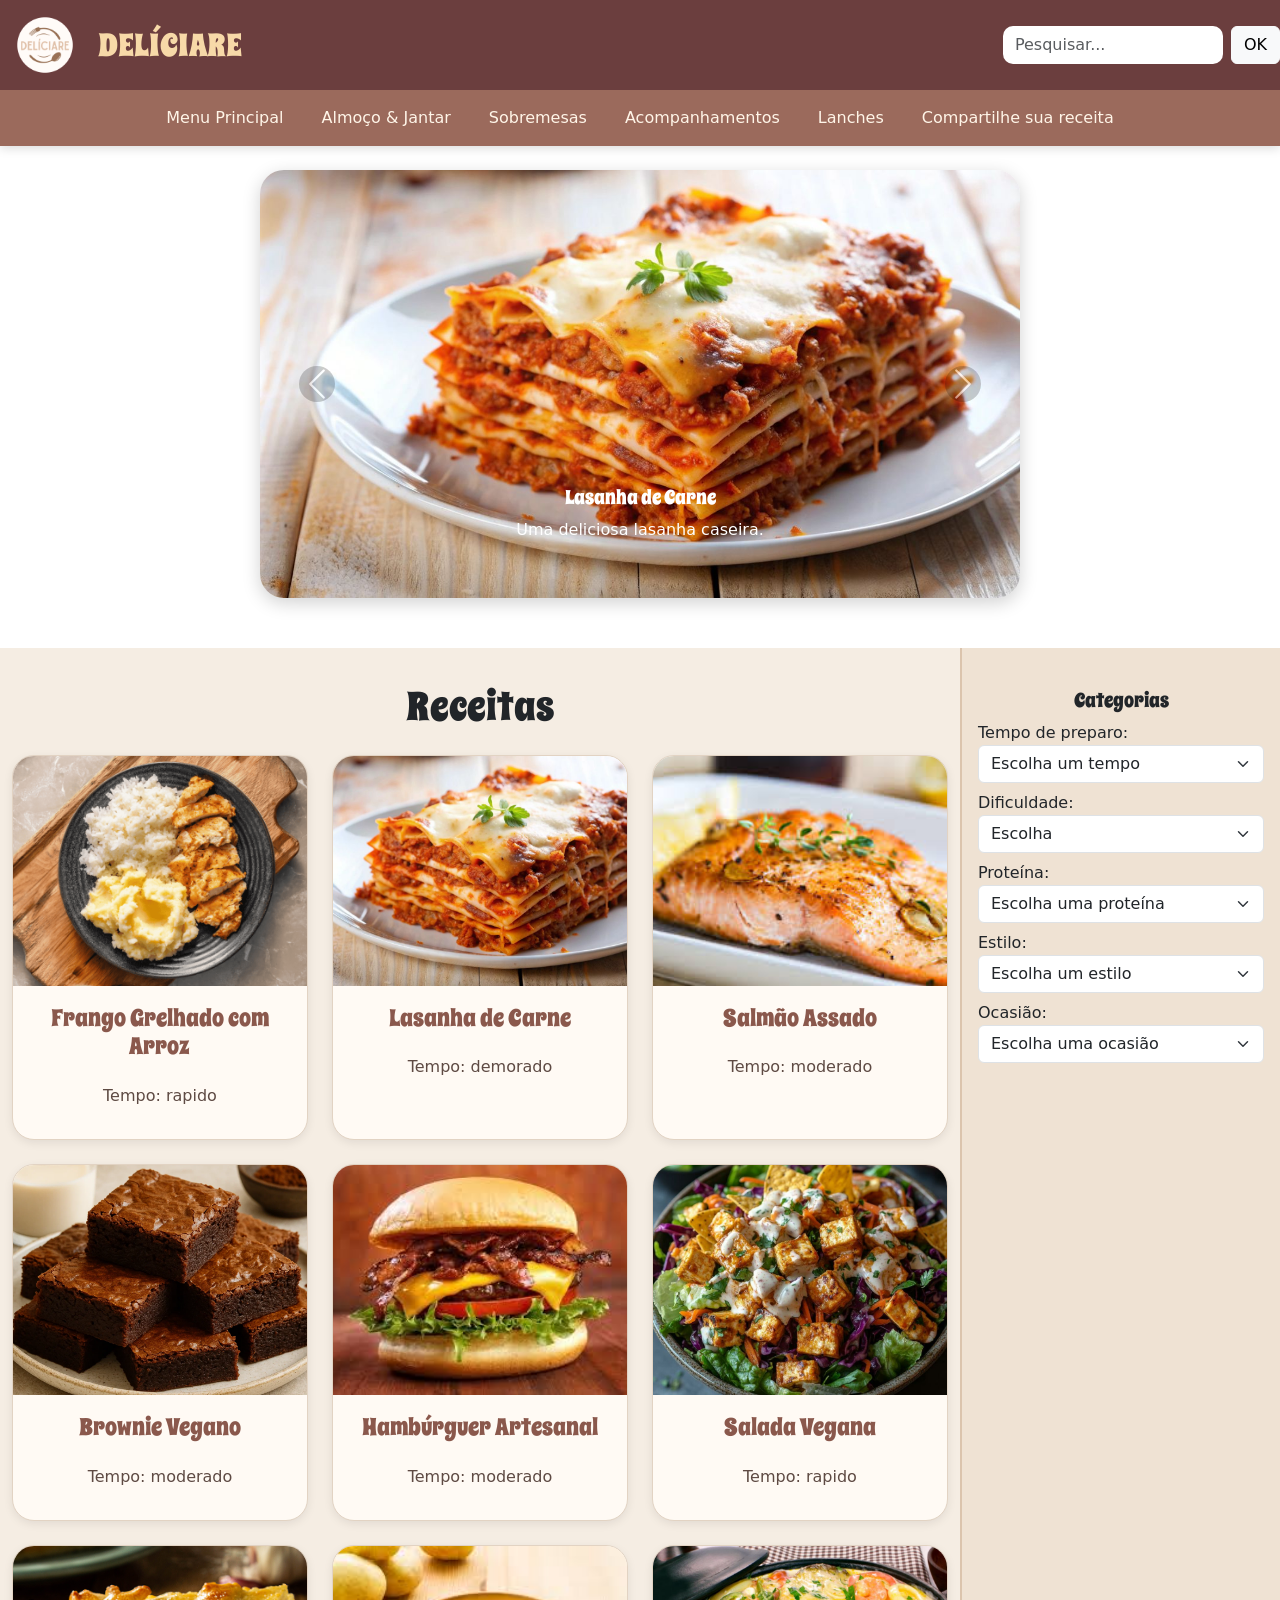
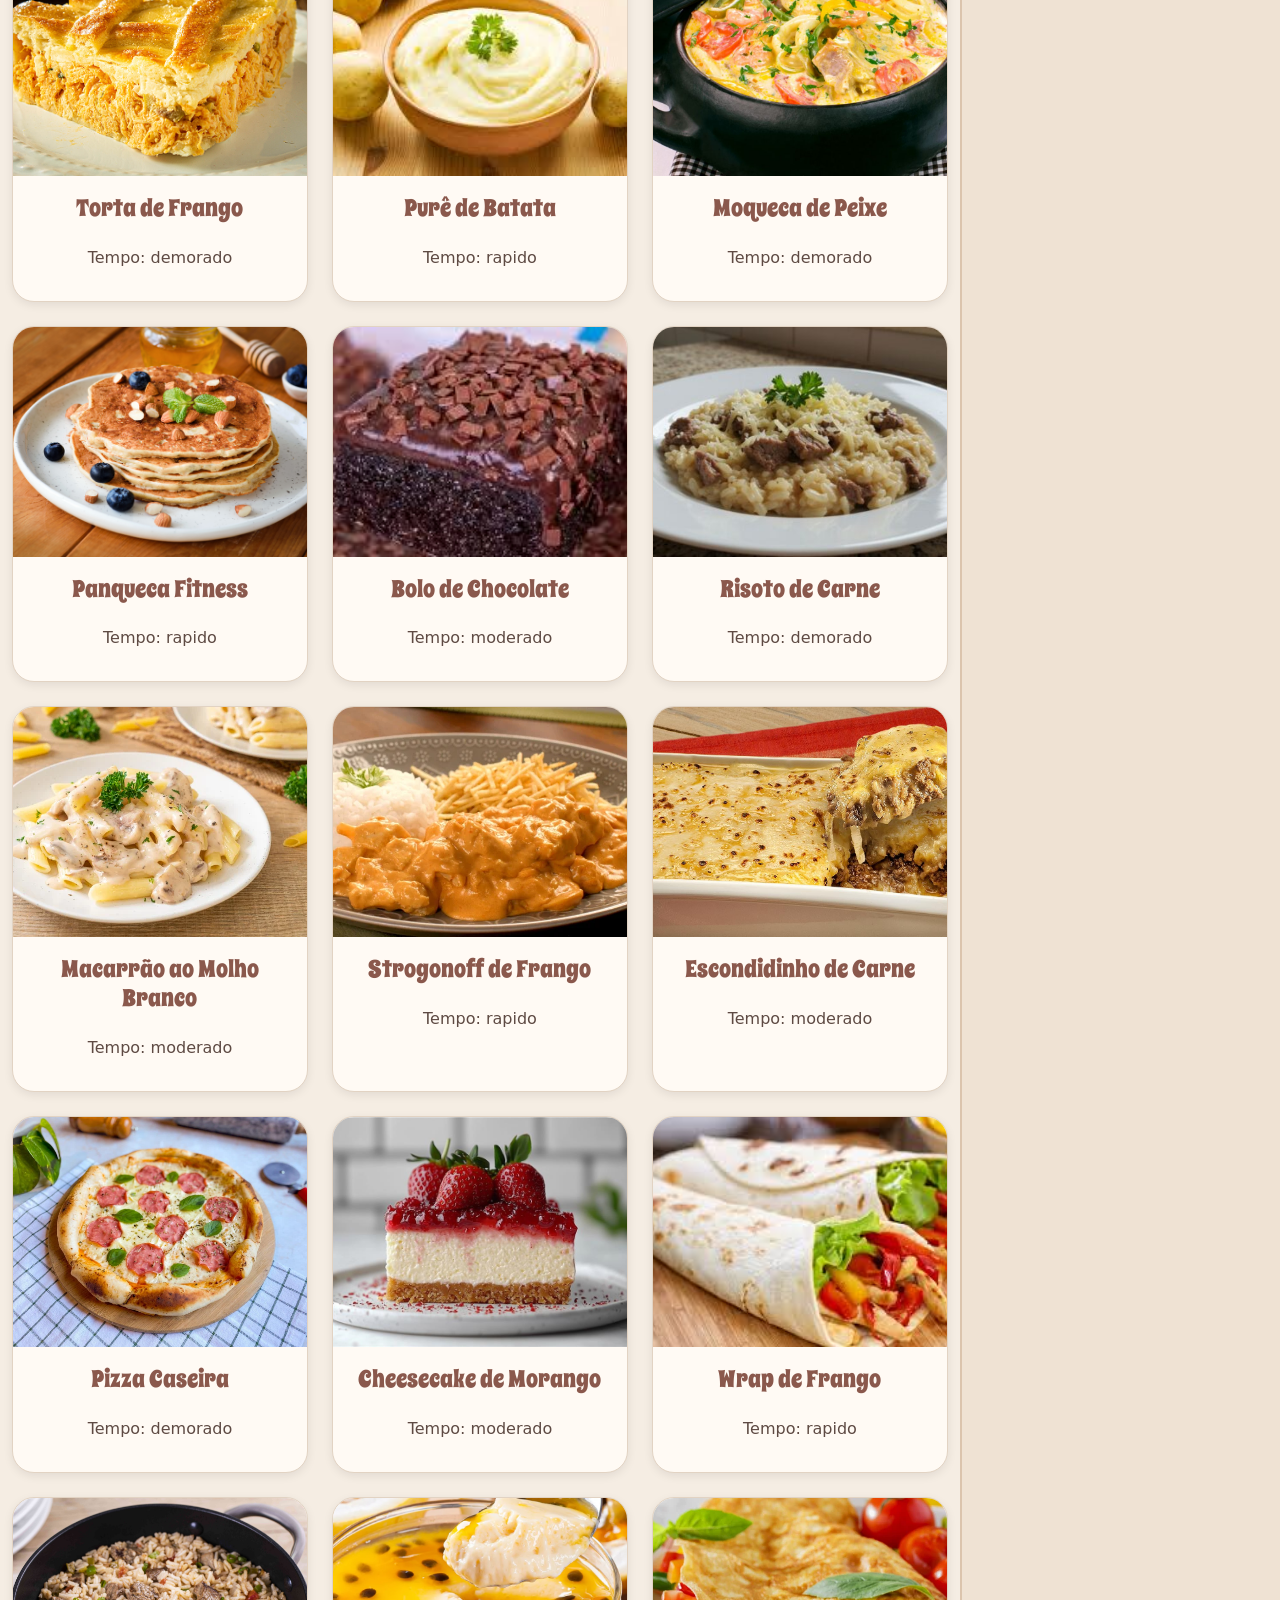
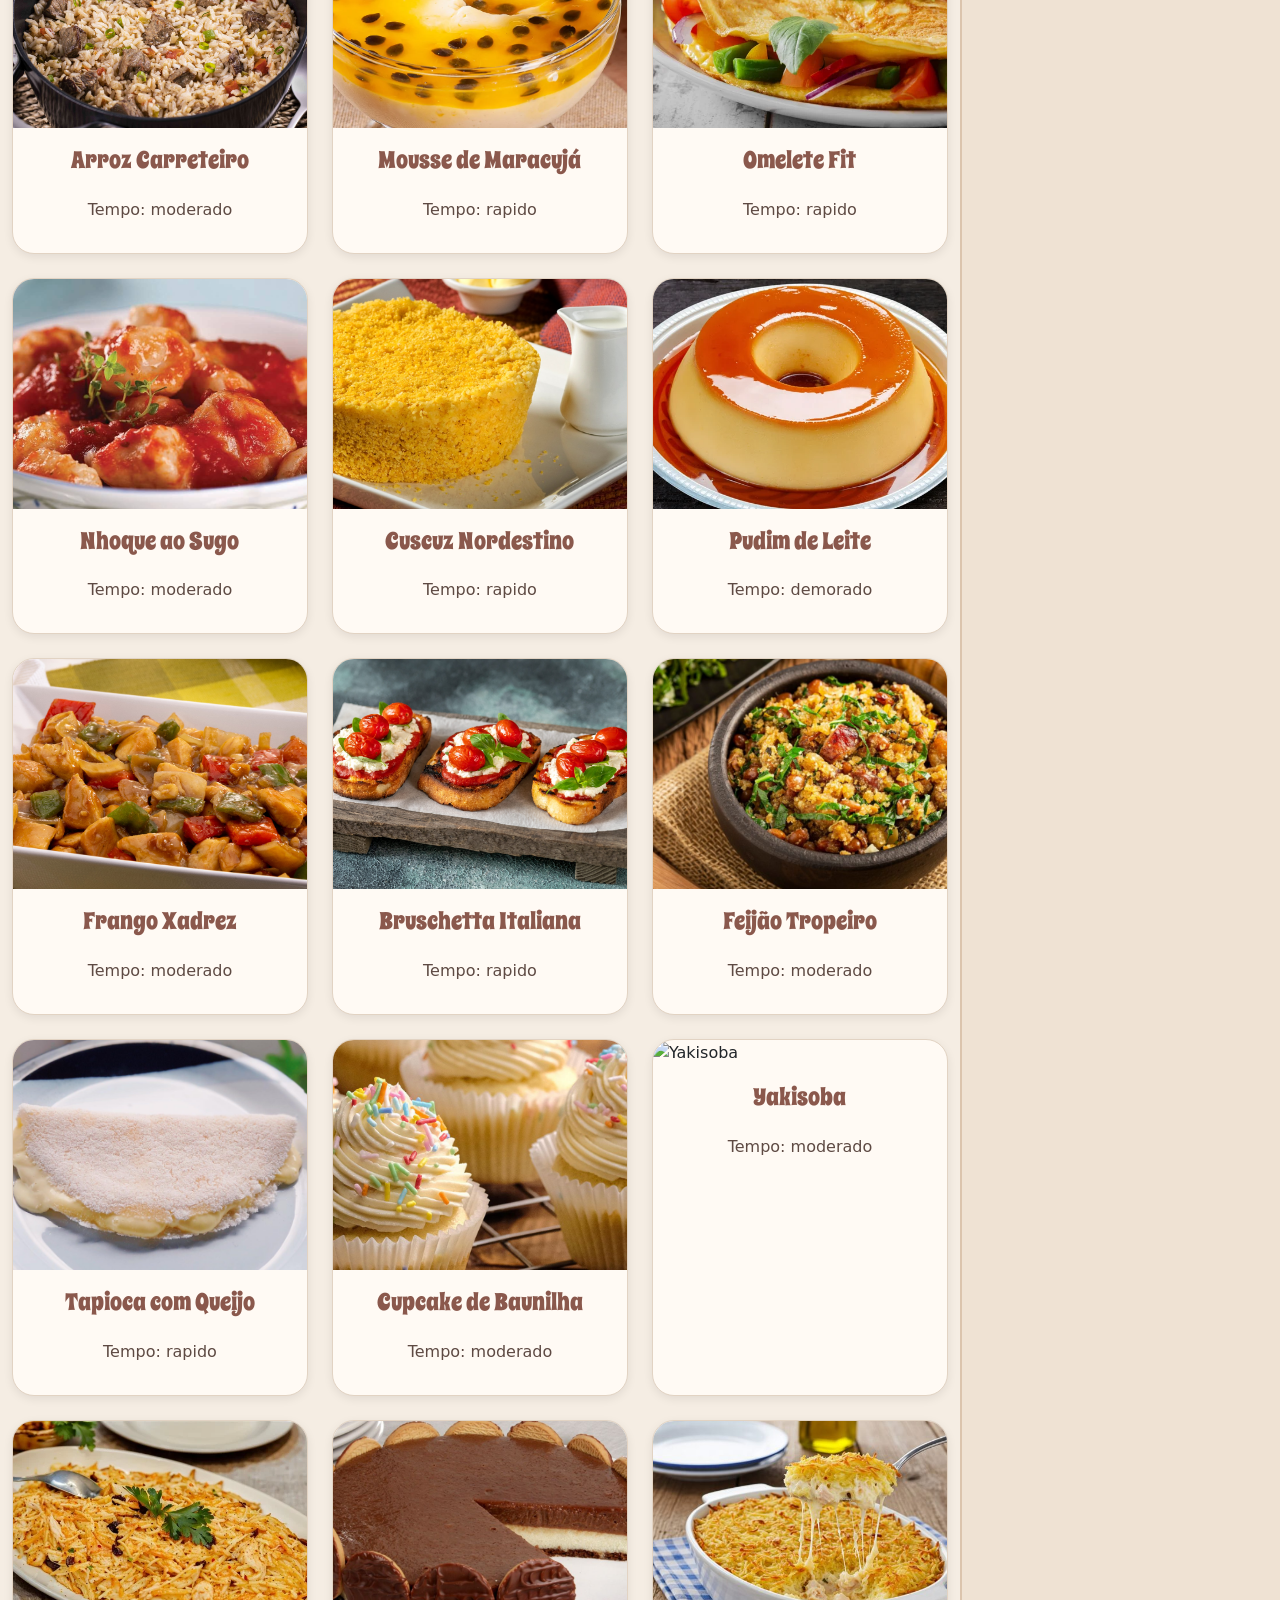
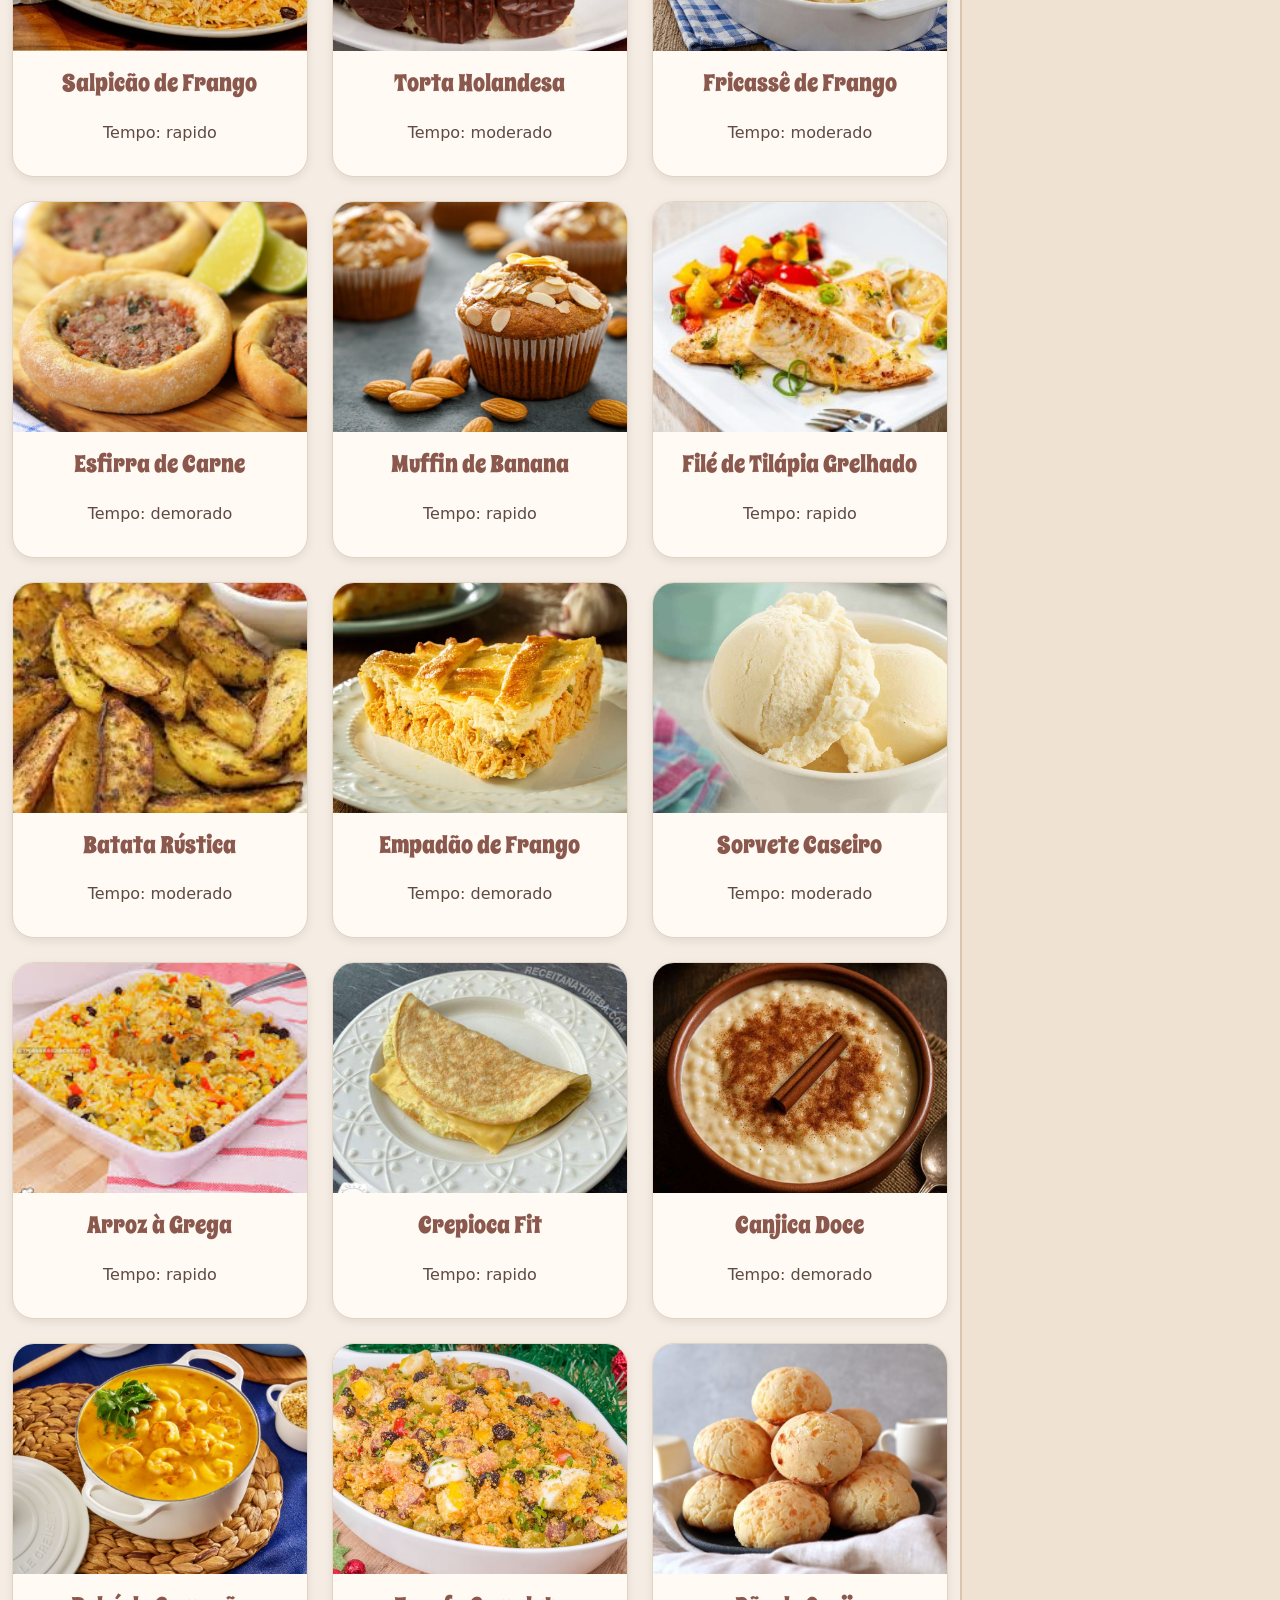
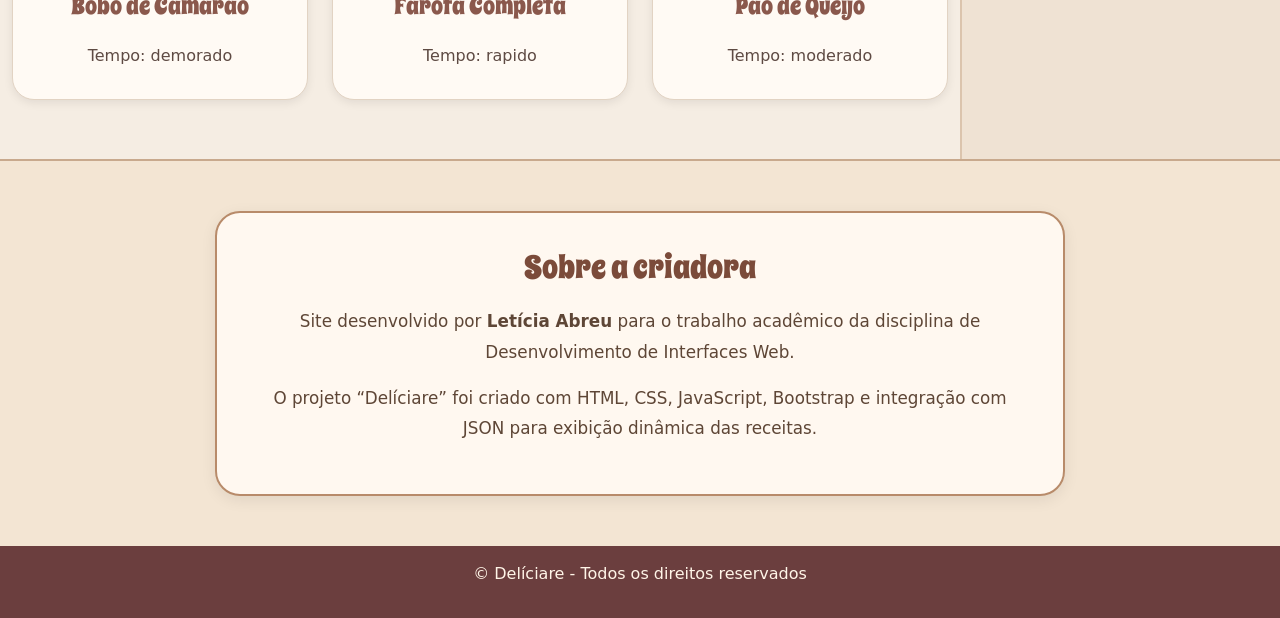
==== commit 74f748d6: "Adição das informações sobre a autora" ====
--- a/public/index.html
+++ b/public/index.html
@@ -252,6 +252,32 @@
 
 </div>
 
+<!-- SOBRE A ALUNA -->
+
+<section class="sobre-autora">
+
+    <div class="container">
+
+        <div class="caixa-autora">
+
+            <h2>Sobre a criadora</h2>
+
+            <p>
+                Site desenvolvido por <strong>Letícia Abreu</strong>
+                para o trabalho acadêmico da disciplina de Desenvolvimento de Interfaces Web.
+            </p>
+
+            <p>
+                O projeto “Delíciare” foi criado com HTML, CSS, JavaScript,
+                Bootstrap e integração com JSON para exibição dinâmica das receitas.
+            </p>
+
+        </div>
+
+    </div>
+
+</section>
+
 <footer class="text-center p-3">
     <p class="rodape">© Delíciare - Todos os direitos reservados</p>
 </footer>
--- a/public/style.css
+++ b/public/style.css
@@ -238,7 +238,7 @@
     color: #fff5e8;
     text-align: center;
     padding: 20px;
-    margin-top: 30px;
+    margin-top: 0;
 }
 
 /* =========================
@@ -271,4 +271,38 @@
         border-left: none;
         border-top: 2px solid #dbc4ad;
     }
+}
+
+/* =========================
+   SOBRE A AUTORA
+========================= */
+
+.sobre-autora{
+    background-color: #f3e5d3;
+    padding: 50px 20px;
+    border-top: 2px solid #c8a98d;
+    
+}
+
+.caixa-autora{
+    max-width: 850px;
+    margin: 0 auto;
+    background-color: #fff8f0;
+    border: 2px solid #b88b6a;
+    border-radius: 25px;
+    padding: 35px;
+    text-align: center;
+    box-shadow: 0 4px 15px rgba(0,0,0,0.08);
+}
+
+.caixa-autora h2{
+    font-family: "Spicy Rice", serif;
+    color: #7b4b3a;
+    margin-bottom: 20px;
+}
+
+.caixa-autora p{
+    color: #5e4636;
+    font-size: 1.05rem;
+    line-height: 1.8;
 }
